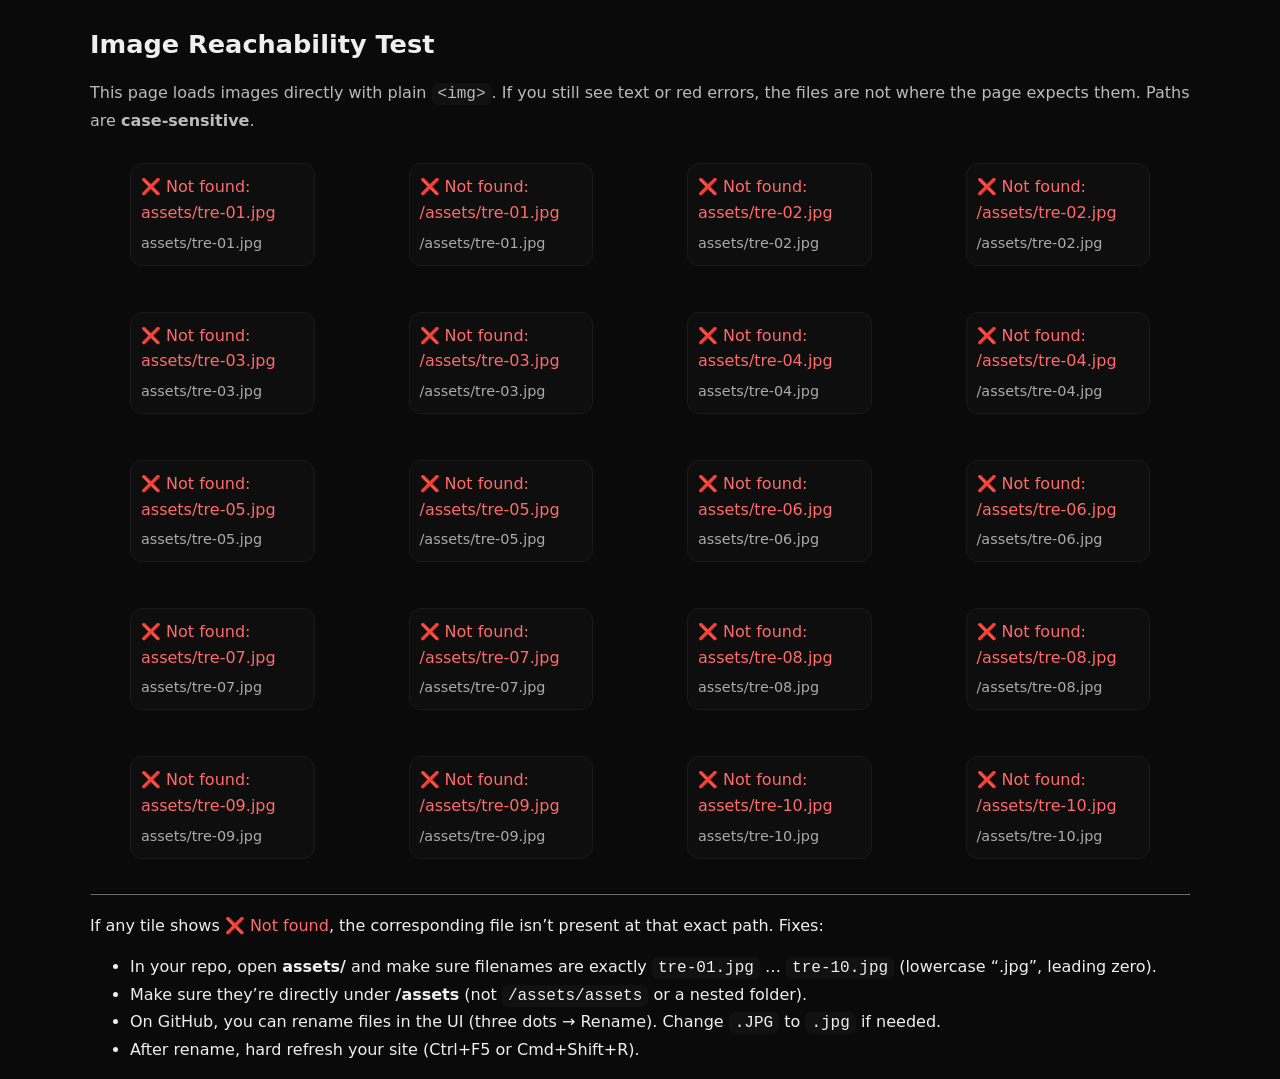
==== index.html @ c4bd2817 "index.html" ====
<!DOCTYPE html>
<html lang="en">
<head>
<meta charset="utf-8" />
<meta name="viewport" content="width=device-width, initial-scale=1" />
<title>Through Ry’s Eyes — Photo Reachability Test</title>
<style>
  body{background:#0a0a0a;color:#efefef;font:16px/1.6 system-ui, -apple-system, Segoe UI, Roboto}
  .wrap{max-width:1100px;margin:24px auto;padding:0 16px}
  h1{font-size:1.6rem;margin:.2em 0 .6em}
  .grid{display:grid;grid-template-columns:repeat(auto-fill,minmax(220px,1fr));gap:14px}
  figure{background:#0e0e0f;border:1px solid #1a1a1a;border-radius:12px;padding:10px}
  img{display:block;width:100%;height:auto;border-radius:8px}
  figcaption{font-size:.9rem;color:#aaa;margin-top:6px;word-break:break-all}
  .err{color:#ff6b6b}
  .ok{color:#7CFC00}
  .note{margin:14px 0;color:#bbb}
  code{background:#111;padding:2px 6px;border-radius:6px}
</style>
</head>
<body>
<div class="wrap">
  <h1>Image Reachability Test</h1>
  <p class="note">This page loads images directly with plain <code>&lt;img&gt;</code>. If you still see text or red errors, the files are not where the page expects them. Paths are <strong>case-sensitive</strong>.</p>

  <div id="report" class="note"></div>

  <div class="grid" id="grid">
    <!-- We test both relative and absolute paths -->
    <figure>
      <img src="assets/tre-01.jpg" alt="tre-01.jpg" onerror="this.replaceWith(err('assets/tre-01.jpg'))">
      <figcaption>assets/tre-01.jpg</figcaption>
    </figure>
    <figure>
      <img src="/assets/tre-01.jpg" alt="/assets/tre-01.jpg" onerror="this.replaceWith(err('/assets/tre-01.jpg'))">
      <figcaption>/assets/tre-01.jpg</figcaption>
    </figure>

    <!-- Add the rest (02–10) -->
    <script>
      const grid = document.getElementById('grid');
      function err(path){
        const d = document.createElement('div');
        d.className='err';
        d.textContent = '❌ Not found: ' + path;
        return d;
      }
      // Already added two for tre-01; add 02..10
      for(let i=2;i<=10;i++){
        const n = String(i).padStart(2,'0');
        ['assets/tre-'+n+'.jpg','/assets/tre-'+n+'.jpg'].forEach(p=>{
          const fig = document.createElement('figure');
          const img = document.createElement('img');
          img.alt = p;
          img.src = p;
          img.onerror = ()=> img.replaceWith(err(p));
          fig.appendChild(img);
          const cap = document.createElement('figcaption');
          cap.textContent = p;
          fig.appendChild(cap);
          grid.appendChild(fig);
        });
      }
    </script>
  </div>

  <hr style="border-color:#1a1a1a;margin:18px 0">
  <p>If any tile shows <span class="err">❌ Not found</span>, the corresponding file isn’t present at that exact path. Fixes:</p>
  <ul>
    <li>In your repo, open <strong>assets/</strong> and make sure filenames are exactly <code>tre-01.jpg</code> … <code>tre-10.jpg</code> (lowercase “.jpg”, leading zero).</li>
    <li>Make sure they’re directly under <strong>/assets</strong> (not <code>/assets/assets</code> or a nested folder).</li>
    <li>On GitHub, you can rename files in the UI (three dots → Rename). Change <code>.JPG</code> to <code>.jpg</code> if needed.</li>
    <li>After rename, hard refresh your site (Ctrl+F5 or Cmd+Shift+R).</li>
  </ul>
</div>
</body>
</html>
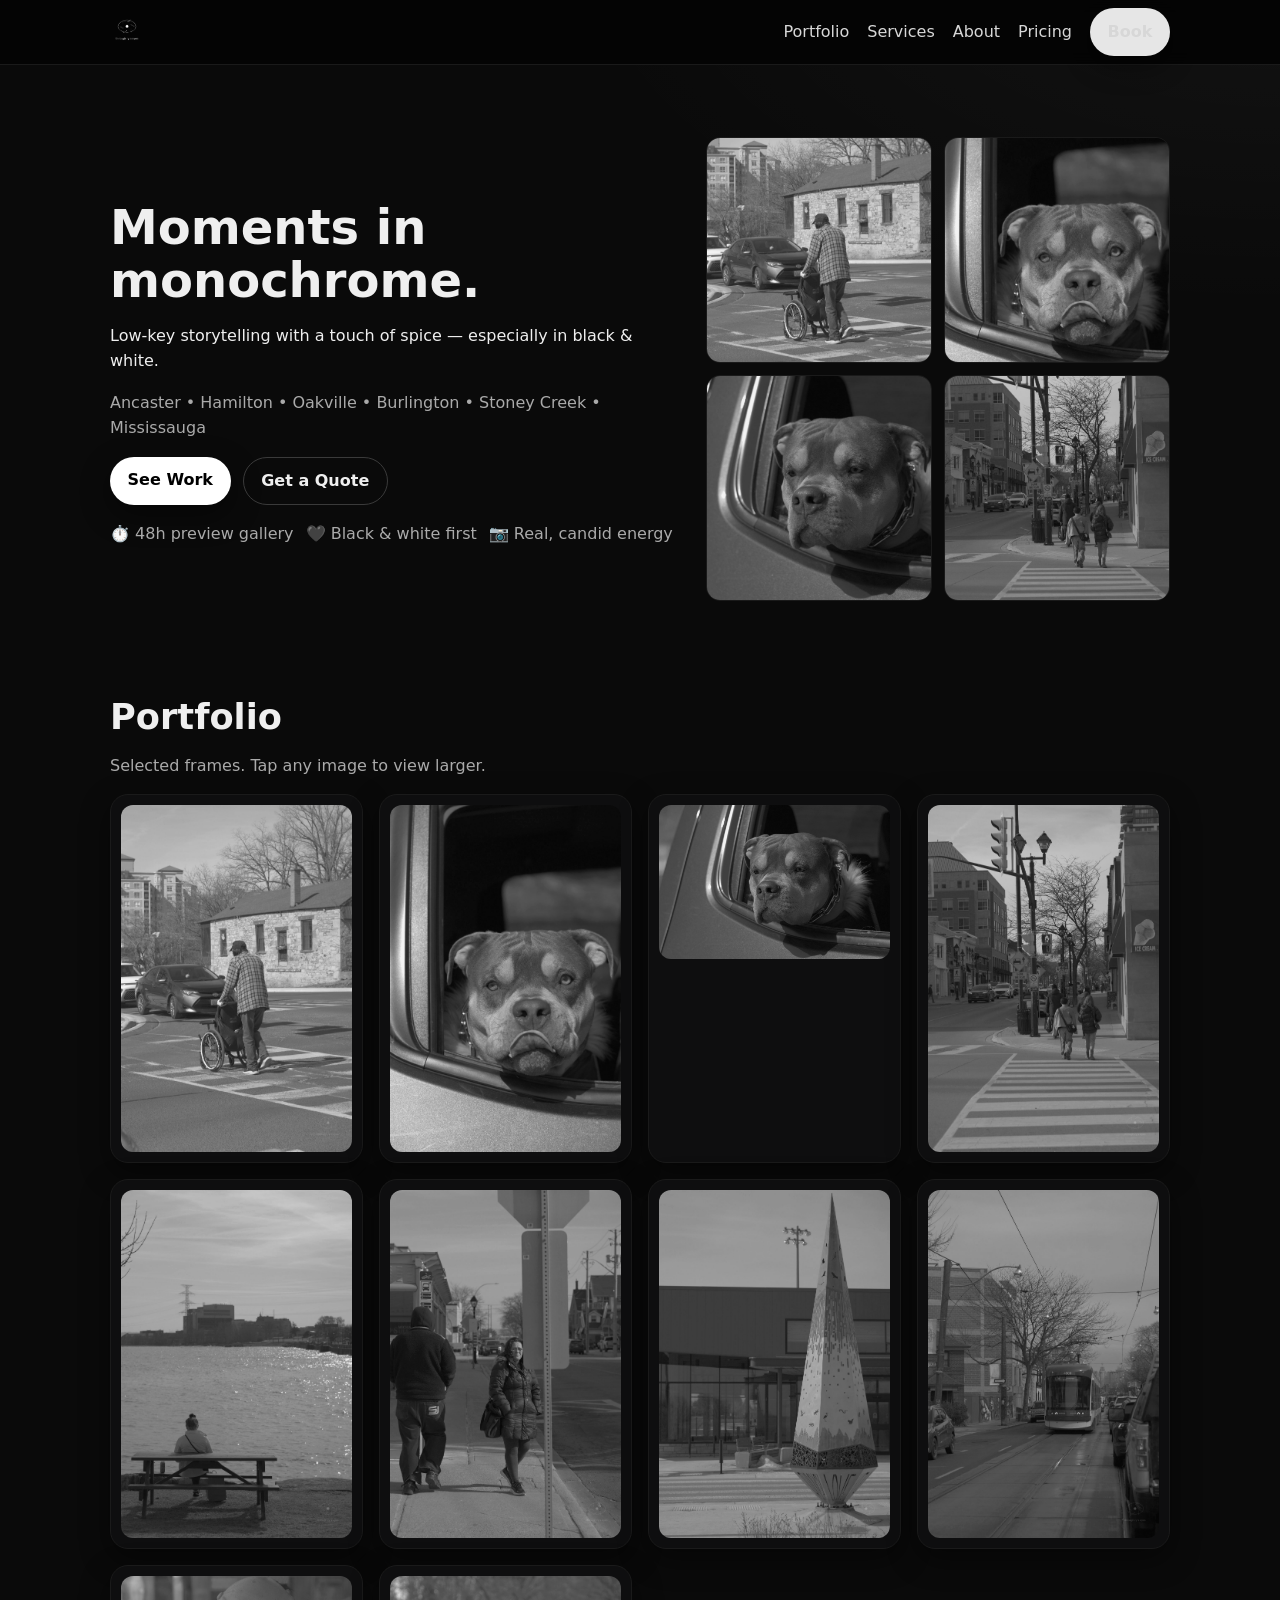
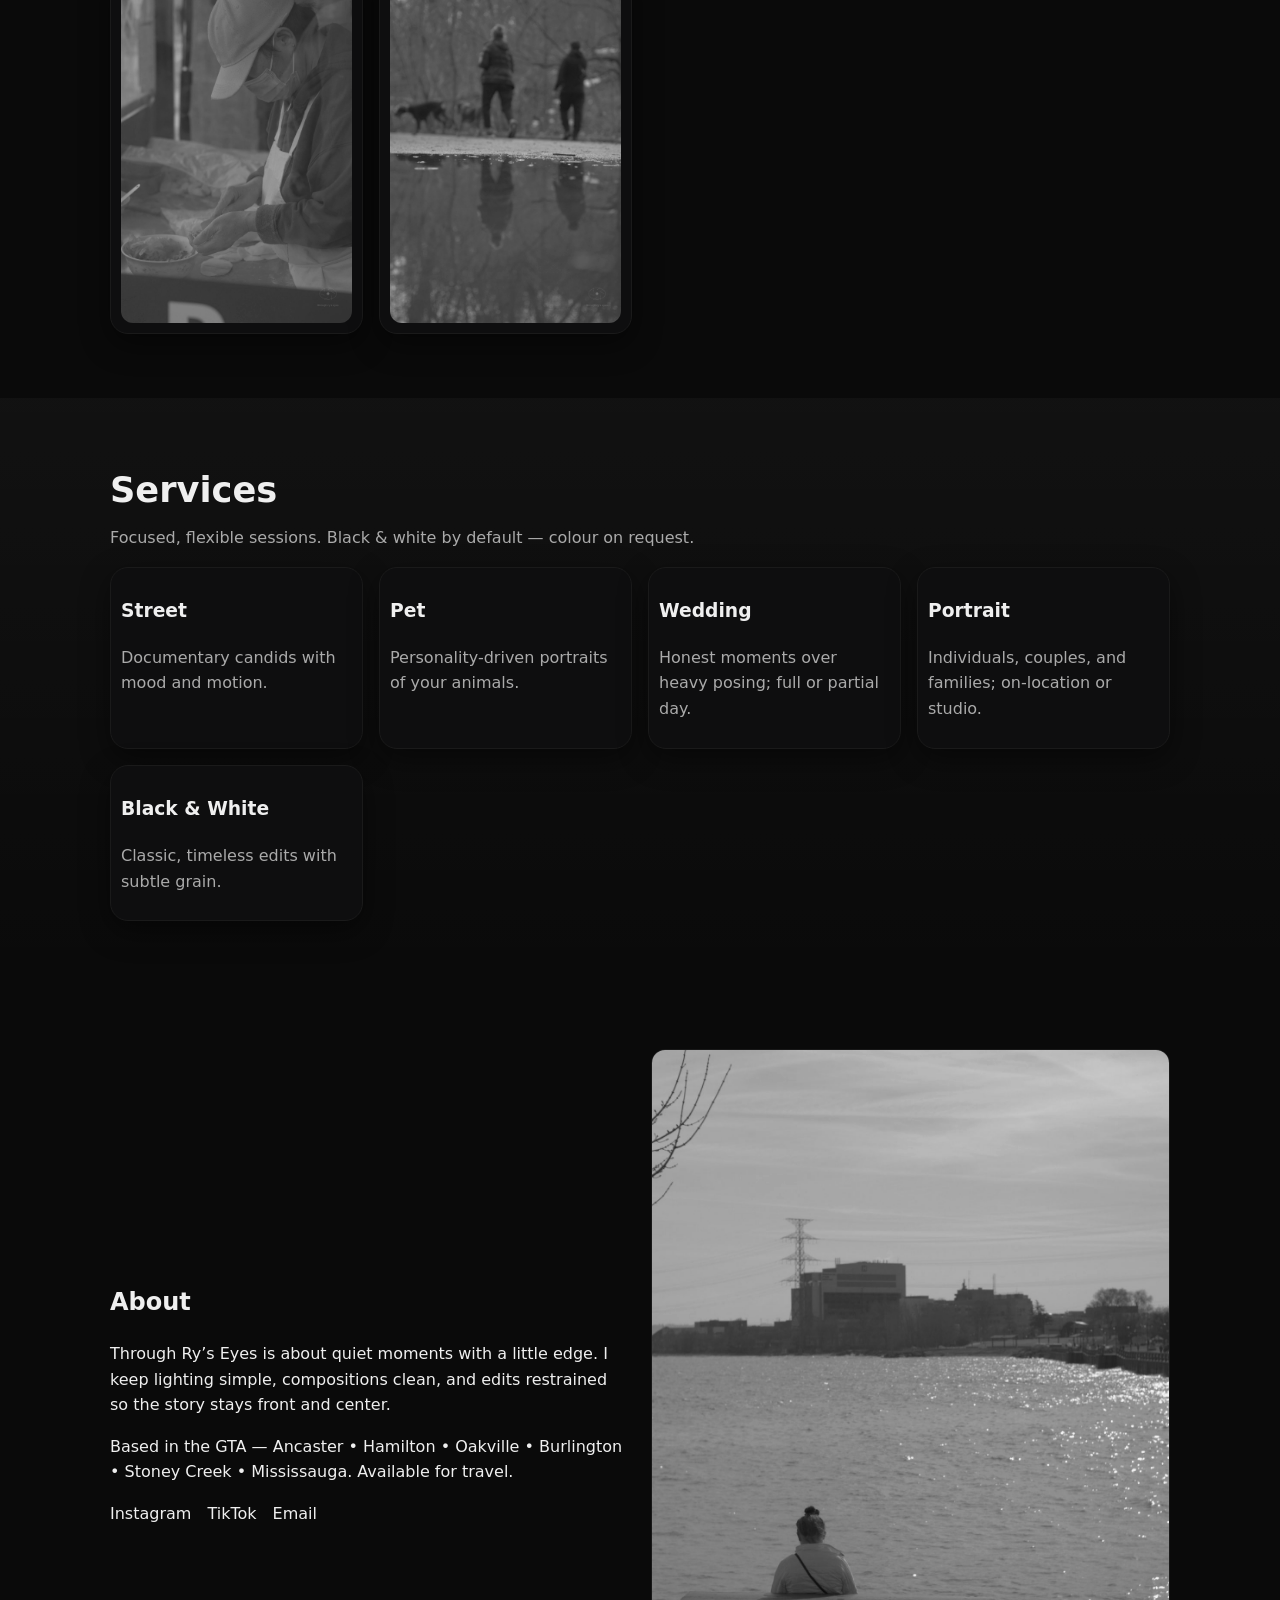
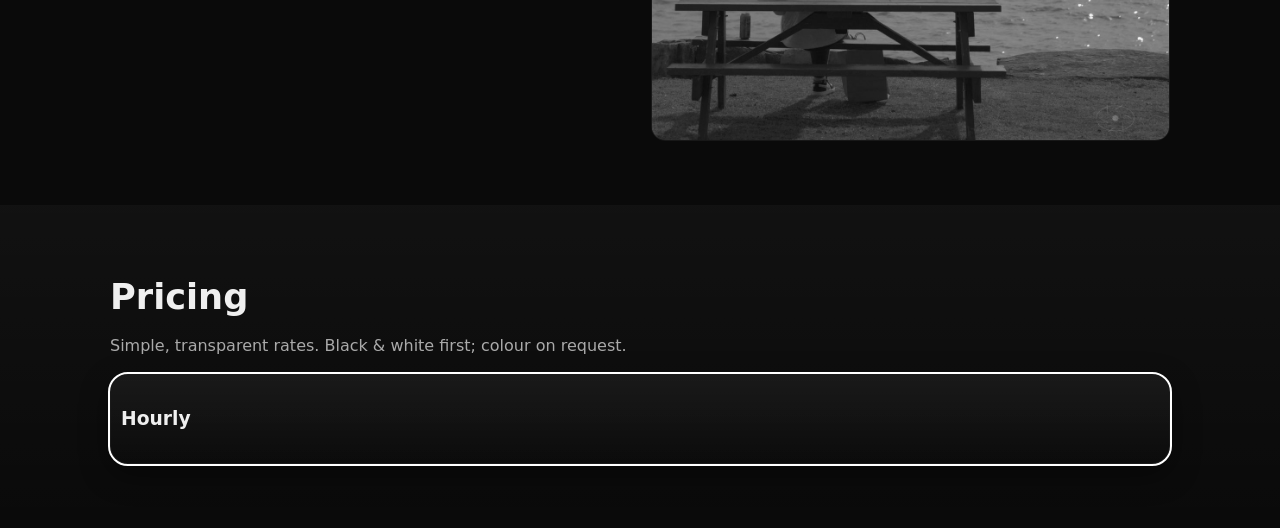
==== commit 6679fd48: "index.html" ====
--- a/index.html
+++ b/index.html
@@ -1,77 +1,116 @@
 <!DOCTYPE html>
 <html lang="en">
 <head>
-<meta charset="utf-8" />
-<meta name="viewport" content="width=device-width, initial-scale=1" />
-<title>Through Ry’s Eyes — Photo Reachability Test</title>
-<style>
-  body{background:#0a0a0a;color:#efefef;font:16px/1.6 system-ui, -apple-system, Segoe UI, Roboto}
-  .wrap{max-width:1100px;margin:24px auto;padding:0 16px}
-  h1{font-size:1.6rem;margin:.2em 0 .6em}
-  .grid{display:grid;grid-template-columns:repeat(auto-fill,minmax(220px,1fr));gap:14px}
-  figure{background:#0e0e0f;border:1px solid #1a1a1a;border-radius:12px;padding:10px}
-  img{display:block;width:100%;height:auto;border-radius:8px}
-  figcaption{font-size:.9rem;color:#aaa;margin-top:6px;word-break:break-all}
-  .err{color:#ff6b6b}
-  .ok{color:#7CFC00}
-  .note{margin:14px 0;color:#bbb}
-  code{background:#111;padding:2px 6px;border-radius:6px}
-</style>
+  <meta charset="utf-8" />
+  <meta name="viewport" content="width=device-width, initial-scale=1" />
+  <title>Through Ry’s Eyes — Photography</title>
+  <meta name="description" content="Through Ry’s Eyes: low-key, black & white focused photography. Serving Ancaster, Hamilton, Oakville, Burlington, Stoney Creek, and Mississauga." />
+  <link rel="icon" href="assets/favicon.png">
+  <link rel="stylesheet" href="styles.css">
 </head>
 <body>
-<div class="wrap">
-  <h1>Image Reachability Test</h1>
-  <p class="note">This page loads images directly with plain <code>&lt;img&gt;</code>. If you still see text or red errors, the files are not where the page expects them. Paths are <strong>case-sensitive</strong>.</p>
+  <header class="site-header">
+    <div class="container nav">
+      <a href="#" class="logo"><img src="assets/logo.png" alt="through ry’s eyes" style="height:34px;vertical-align:middle"></a>
+      <button class="nav-toggle" aria-label="Open menu" aria-expanded="false">☰</button>
+      <nav class="menu" aria-label="Primary">
+        <a href="#portfolio">Portfolio</a>
+        <a href="#services">Services</a>
+        <a href="#about">About</a>
+        <a href="#pricing">Pricing</a>
+        <a href="#contact" class="btn">Book</a>
+      </nav>
+    </div>
+  </header>
 
-  <div id="report" class="note"></div>
+  <main>
+    <section class="hero">
+      <div class="container hero-grid">
+        <div class="hero-copy">
+          <h1>Moments in monochrome.</h1>
+          <p>Low-key storytelling with a touch of spice — especially in black & white.</p>
+          <p class="areas">Ancaster • Hamilton • Oakville • Burlington • Stoney Creek • Mississauga</p>
+          <div class="hero-cta">
+            <a href="#portfolio" class="btn">See Work</a>
+            <a href="#contact" class="btn ghost">Get a Quote</a>
+          </div>
+          <ul class="badges" aria-label="Highlights">
+            <li>⏱️ 48h preview gallery</li>
+            <li>🖤 Black & white first</li>
+            <li>📷 Real, candid energy</li>
+          </ul>
+        </div>
+        <div class="hero-mosaic" aria-hidden="true">
+          <img src="assets/tre-01.jpg" alt="" loading="lazy">
+          <img src="assets/tre-02.jpg" alt="" loading="lazy">
+          <img src="assets/tre-03.jpg" alt="" loading="lazy">
+          <img src="assets/tre-04.jpg" alt="" loading="lazy">
+        </div>
+      </div>
+    </section>
 
-  <div class="grid" id="grid">
-    <!-- We test both relative and absolute paths -->
-    <figure>
-      <img src="assets/tre-01.jpg" alt="tre-01.jpg" onerror="this.replaceWith(err('assets/tre-01.jpg'))">
-      <figcaption>assets/tre-01.jpg</figcaption>
-    </figure>
-    <figure>
-      <img src="/assets/tre-01.jpg" alt="/assets/tre-01.jpg" onerror="this.replaceWith(err('/assets/tre-01.jpg'))">
-      <figcaption>/assets/tre-01.jpg</figcaption>
-    </figure>
+    <section id="portfolio" class="section">
+      <div class="container">
+        <div class="section-head">
+          <h2>Portfolio</h2>
+          <p>Selected frames. Tap any image to view larger.</p>
+        </div>
+        <div class="grid gallery" id="gallery">
+          <a href="assets/tre-01.jpg" class="card lightbox"><img src="assets/tre-01.jpg" alt="through ry’s eyes 1" loading="lazy"></a>
+          <a href="assets/tre-02.jpg" class="card lightbox"><img src="assets/tre-02.jpg" alt="through ry’s eyes 2" loading="lazy"></a>
+          <a href="assets/tre-03.jpg" class="card lightbox"><img src="assets/tre-03.jpg" alt="through ry’s eyes 3" loading="lazy"></a>
+          <a href="assets/tre-04.jpg" class="card lightbox"><img src="assets/tre-04.jpg" alt="through ry’s eyes 4" loading="lazy"></a>
+          <a href="assets/tre-05.jpg" class="card lightbox"><img src="assets/tre-05.jpg" alt="through ry’s eyes 5" loading="lazy"></a>
+          <a href="assets/tre-06.jpg" class="card lightbox"><img src="assets/tre-06.jpg" alt="through ry’s eyes 6" loading="lazy"></a>
+          <a href="assets/tre-07.jpg" class="card lightbox"><img src="assets/tre-07.jpg" alt="through ry’s eyes 7" loading="lazy"></a>
+          <a href="assets/tre-08.jpg" class="card lightbox"><img src="assets/tre-08.jpg" alt="through ry’s eyes 8" loading="lazy"></a>
+          <a href="assets/tre-09.jpg" class="card lightbox"><img src="assets/tre-09.jpg" alt="through ry’s eyes 9" loading="lazy"></a>
+          <a href="assets/tre-10.jpg" class="card lightbox"><img src="assets/tre-10.jpg" alt="through ry’s eyes 10" loading="lazy"></a>
+        </div>
+      </div>
+    </section>
 
-    <!-- Add the rest (02–10) -->
-    <script>
-      const grid = document.getElementById('grid');
-      function err(path){
-        const d = document.createElement('div');
-        d.className='err';
-        d.textContent = '❌ Not found: ' + path;
-        return d;
-      }
-      // Already added two for tre-01; add 02..10
-      for(let i=2;i<=10;i++){
-        const n = String(i).padStart(2,'0');
-        ['assets/tre-'+n+'.jpg','/assets/tre-'+n+'.jpg'].forEach(p=>{
-          const fig = document.createElement('figure');
-          const img = document.createElement('img');
-          img.alt = p;
-          img.src = p;
-          img.onerror = ()=> img.replaceWith(err(p));
-          fig.appendChild(img);
-          const cap = document.createElement('figcaption');
-          cap.textContent = p;
-          fig.appendChild(cap);
-          grid.appendChild(fig);
-        });
-      }
-    </script>
-  </div>
+    <section id="services" class="section alt">
+      <div class="container">
+        <div class="section-head">
+          <h2>Services</h2>
+          <p>Focused, flexible sessions. Black & white by default — colour on request.</p>
+        </div>
+        <div class="cards">
+          <div class="card service"><h3>Street</h3><p>Documentary candids with mood and motion.</p></div>
+          <div class="card service"><h3>Pet</h3><p>Personality-driven portraits of your animals.</p></div>
+          <div class="card service"><h3>Wedding</h3><p>Honest moments over heavy posing; full or partial day.</p></div>
+          <div class="card service"><h3>Portrait</h3><p>Individuals, couples, and families; on-location or studio.</p></div>
+          <div class="card service"><h3>Black & White</h3><p>Classic, timeless edits with subtle grain.</p></div>
+        </div>
+      </div>
+    </section>
 
-  <hr style="border-color:#1a1a1a;margin:18px 0">
-  <p>If any tile shows <span class="err">❌ Not found</span>, the corresponding file isn’t present at that exact path. Fixes:</p>
-  <ul>
-    <li>In your repo, open <strong>assets/</strong> and make sure filenames are exactly <code>tre-01.jpg</code> … <code>tre-10.jpg</code> (lowercase “.jpg”, leading zero).</li>
-    <li>Make sure they’re directly under <strong>/assets</strong> (not <code>/assets/assets</code> or a nested folder).</li>
-    <li>On GitHub, you can rename files in the UI (three dots → Rename). Change <code>.JPG</code> to <code>.jpg</code> if needed.</li>
-    <li>After rename, hard refresh your site (Ctrl+F5 or Cmd+Shift+R).</li>
-  </ul>
-</div>
-</body>
-</html>
+    <section id="about" class="section">
+      <div class="container about">
+        <div class="about-copy">
+          <h2>About</h2>
+          <p>Through Ry’s Eyes is about quiet moments with a little edge. I keep lighting simple, compositions clean, and edits restrained so the story stays front and center.</p>
+          <p>Based in the GTA — Ancaster • Hamilton • Oakville • Burlington • Stoney Creek • Mississauga. Available for travel.</p>
+          <div class="socials">
+            <a href="#" aria-label="Instagram">Instagram</a>
+            <a href="#" aria-label="TikTok">TikTok</a>
+            <a href="mailto:ryanfitz@live.ca" aria-label="Email">Email</a>
+          </div>
+        </div>
+        <div class="about-photo">
+          <img src="assets/tre-05.jpg" alt="Photographer portrait" loading="lazy">
+        </div>
+      </div>
+    </section>
+
+    <section id="pricing" class="section alt">
+      <div class="container">
+        <div class="section-head">
+          <h2>Pricing</h2>
+          <p>Simple, transparent rates. Black &amp; white first; colour on request.</p>
+        </div>
+        <div class="cards pricing">
+          <div class="card price featured">
+            <h3>Hourly</h3>
+            <div class
--- a/styles.css
+++ b/styles.css
@@ -0,0 +1,82 @@
+/* Monochrome, low-key vibe with subtle accent. No external deps. */
+:root{
+  --bg:#0a0a0a;
+  --panel:#111113;
+  --ink:#efefef;
+  --muted:#aaaaaa;
+  --brand:#ffffff;
+  --accent:#bdbdbd;
+  --card:#0e0e0f;
+  --shadow:0 10px 30px rgba(0,0,0,.45);
+  --radius:18px;
+}
+
+*{box-sizing:border-box}
+html,body{margin:0;padding:0;background:var(--bg);color:var(--ink);font:16px/1.6 system-ui,-apple-system,Segoe UI,Roboto,Ubuntu,'Helvetica Neue',Arial}
+img{max-width:100%;display:block;border-radius:14px;filter:grayscale(100%) contrast(105%);}
+a{color:var(--ink);text-decoration:none;border-bottom:1px solid transparent;transition:border .2s ease}
+a:hover{border-bottom-color:var(--ink)}
+.container{max-width:1100px;margin:auto;padding:0 20px}
+
+.site-header{position:sticky;top:0;z-index:10;background:rgba(0,0,0,.55);backdrop-filter:saturate(1.1) blur(8px);border-bottom:1px solid #1a1a1a}
+.nav{display:flex;align-items:center;gap:20px;min-height:64px}
+.logo{font-weight:800;letter-spacing:.2px;white-space:nowrap}
+.menu{display:flex;gap:18px;align-items:center;margin-left:auto}
+.menu a{color:var(--ink);opacity:.9}
+.btn{display:inline-block;padding:.65rem 1.1rem;border-radius:999px;background:#fff;color:#000;font-weight:800;box-shadow:var(--shadow)}
+.btn.ghost{background:transparent;border:1px solid #3a3a3a;color:var(--ink);box-shadow:none}
+
+.nav-toggle{display:none;margin-left:auto;background:transparent;border:1px solid #2a2a2a;border-radius:8px;color:var(--ink);padding:.4rem .6rem}
+
+.hero{padding:72px 0 24px;background:radial-gradient(1200px 600px at 100% -20%,rgba(255,255,255,.04),transparent 60%);}
+.hero-grid{display:grid;grid-template-columns:1.1fr .9fr;gap:28px;align-items:center}
+.hero-copy h1{font-size:clamp(2rem,4.5vw,3rem);line-height:1.1;margin:.2em 0 .3em}
+.hero-cta{display:flex;gap:12px;margin:16px 0 10px}
+.badges{display:flex;gap:12px;flex-wrap:wrap;padding:0;margin:16px 0 0;list-style:none;color:var(--muted)}
+.hero-mosaic{display:grid;grid-template-columns:1fr 1fr;gap:12px}
+.hero-mosaic img{aspect-ratio:1/1;object-fit:cover;border:1px solid #1f1f1f}
+
+.areas{color:var(--muted);margin:.3em 0 0}
+
+.section{padding:64px 0}
+.section.alt{background:linear-gradient(180deg,rgba(255,255,255,.03),transparent)}
+.section-head h2{font-size:clamp(1.6rem,3.5vw,2.2rem);margin:0 0 .2em}
+.section-head p{color:var(--muted);margin:.2em 0 1em}
+
+.grid{display:grid;gap:16px}
+.gallery{grid-template-columns:repeat(auto-fill,minmax(220px,1fr))}
+.card{background:var(--card);border:1px solid #1a1a1a;border-radius:var(--radius);padding:10px;box-shadow:var(--shadow)}
+.card img{border-radius:12px}
+
+.cards{display:grid;grid-template-columns:repeat(auto-fit,minmax(240px,1fr));gap:16px}
+.service p{color:var(--muted)}
+.price .price-tag{font-weight:900;font-size:1.6rem;margin:.2em 0 .4em}
+.price.featured{outline:2px solid #fff;background:linear-gradient(180deg,rgba(255,255,255,.05),transparent)}
+
+.about{display:grid;grid-template-columns:1fr 1fr;gap:22px;align-items:center}
+.about-photo img{aspect-ratio:3/4;object-fit:cover;border:1px solid #1d1d1d}
+.socials{display:flex;gap:16px;margin-top:8px}
+.note{color:var(--muted)}
+
+.form-grid{grid-template-columns:1fr 1fr}
+.form-grid .full{grid-column:1/-1}
+label{display:grid;gap:6px}
+input,textarea{background:#0b0b0c;border:1px solid #2a2a2a;border-radius:12px;color:var(--ink);padding:.7rem .9rem;width:100%}
+.form-note{color:var(--muted);margin-top:8px}
+
+.site-footer{border-top:1px solid #1a1a1a;padding:28px 0}
+.footer-grid{display:grid;grid-template-columns:1fr auto;align-items:center}
+
+.lightbox-backdrop{position:fixed;inset:0;background:rgba(0,0,0,.88);display:grid;place-items:center;padding:24px}
+.lightbox-image{max-width:min(92vw,1100px);max-height:88vh;border-radius:14px}
+.lightbox-close{position:fixed;top:14px;right:14px;font-size:2rem;background:transparent;border:0;color:white;cursor:pointer}
+
+@media (max-width: 860px){
+  .hero-grid{grid-template-columns:1fr}
+  .about{grid-template-columns:1fr}
+  .menu{display:none;position:absolute;right:20px;top:64px;background:#0b0b0c;border:1px solid #1a1a1a;border-radius:12px;padding:10px;flex-direction:column}
+  .menu.show{display:flex}
+  .nav-toggle{display:inline-block}
+  .footer-grid{grid-template-columns:1fr}
+  .form-grid{grid-template-columns:1fr}
+}
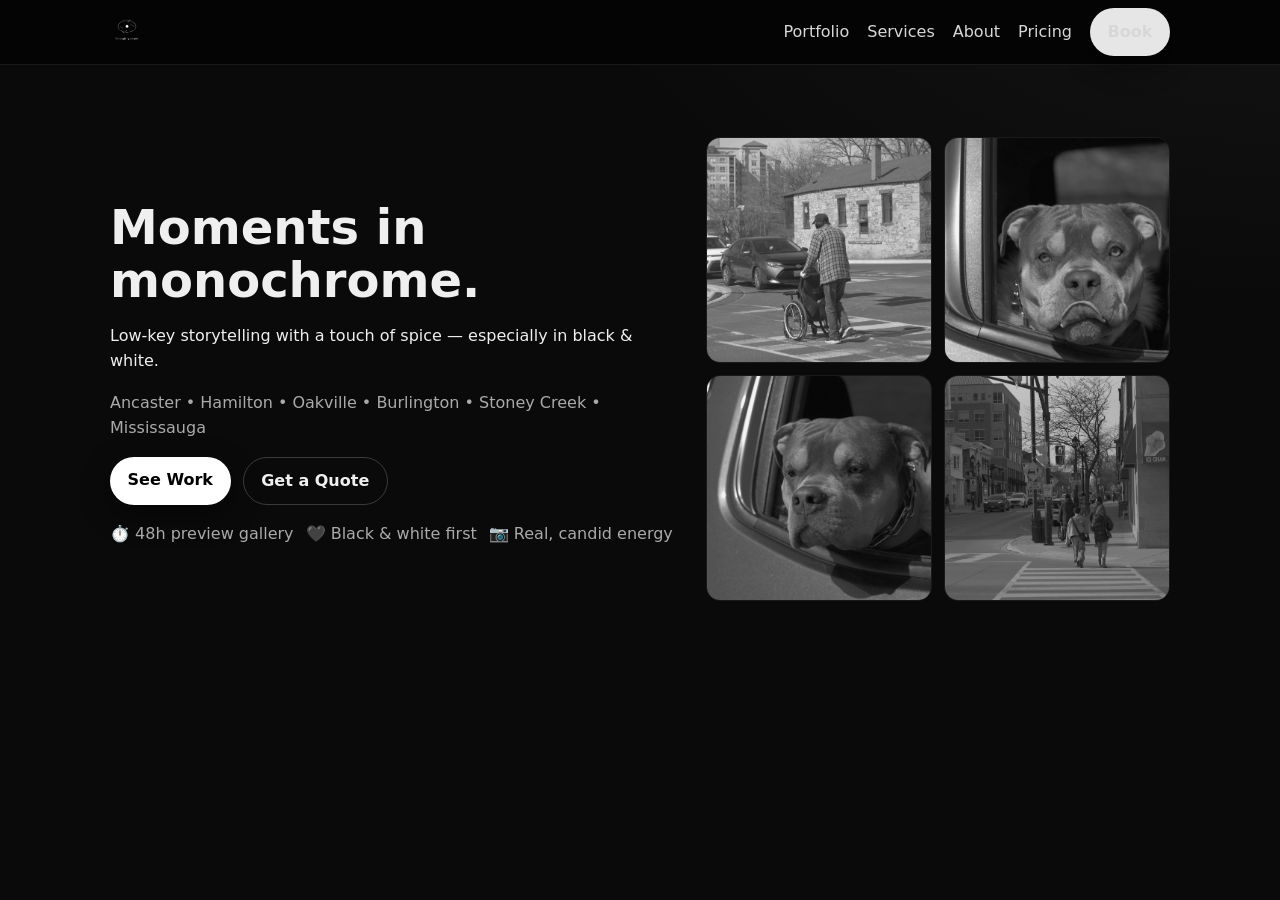
==== commit bd7629c1: "index.html" ====
--- a/index.html
+++ b/index.html
@@ -46,71 +46,4 @@
           <img src="assets/tre-03.jpg" alt="" loading="lazy">
           <img src="assets/tre-04.jpg" alt="" loading="lazy">
         </div>
-      </div>
-    </section>
-
-    <section id="portfolio" class="section">
-      <div class="container">
-        <div class="section-head">
-          <h2>Portfolio</h2>
-          <p>Selected frames. Tap any image to view larger.</p>
-        </div>
-        <div class="grid gallery" id="gallery">
-          <a href="assets/tre-01.jpg" class="card lightbox"><img src="assets/tre-01.jpg" alt="through ry’s eyes 1" loading="lazy"></a>
-          <a href="assets/tre-02.jpg" class="card lightbox"><img src="assets/tre-02.jpg" alt="through ry’s eyes 2" loading="lazy"></a>
-          <a href="assets/tre-03.jpg" class="card lightbox"><img src="assets/tre-03.jpg" alt="through ry’s eyes 3" loading="lazy"></a>
-          <a href="assets/tre-04.jpg" class="card lightbox"><img src="assets/tre-04.jpg" alt="through ry’s eyes 4" loading="lazy"></a>
-          <a href="assets/tre-05.jpg" class="card lightbox"><img src="assets/tre-05.jpg" alt="through ry’s eyes 5" loading="lazy"></a>
-          <a href="assets/tre-06.jpg" class="card lightbox"><img src="assets/tre-06.jpg" alt="through ry’s eyes 6" loading="lazy"></a>
-          <a href="assets/tre-07.jpg" class="card lightbox"><img src="assets/tre-07.jpg" alt="through ry’s eyes 7" loading="lazy"></a>
-          <a href="assets/tre-08.jpg" class="card lightbox"><img src="assets/tre-08.jpg" alt="through ry’s eyes 8" loading="lazy"></a>
-          <a href="assets/tre-09.jpg" class="card lightbox"><img src="assets/tre-09.jpg" alt="through ry’s eyes 9" loading="lazy"></a>
-          <a href="assets/tre-10.jpg" class="card lightbox"><img src="assets/tre-10.jpg" alt="through ry’s eyes 10" loading="lazy"></a>
-        </div>
-      </div>
-    </section>
-
-    <section id="services" class="section alt">
-      <div class="container">
-        <div class="section-head">
-          <h2>Services</h2>
-          <p>Focused, flexible sessions. Black & white by default — colour on request.</p>
-        </div>
-        <div class="cards">
-          <div class="card service"><h3>Street</h3><p>Documentary candids with mood and motion.</p></div>
-          <div class="card service"><h3>Pet</h3><p>Personality-driven portraits of your animals.</p></div>
-          <div class="card service"><h3>Wedding</h3><p>Honest moments over heavy posing; full or partial day.</p></div>
-          <div class="card service"><h3>Portrait</h3><p>Individuals, couples, and families; on-location or studio.</p></div>
-          <div class="card service"><h3>Black & White</h3><p>Classic, timeless edits with subtle grain.</p></div>
-        </div>
-      </div>
-    </section>
-
-    <section id="about" class="section">
-      <div class="container about">
-        <div class="about-copy">
-          <h2>About</h2>
-          <p>Through Ry’s Eyes is about quiet moments with a little edge. I keep lighting simple, compositions clean, and edits restrained so the story stays front and center.</p>
-          <p>Based in the GTA — Ancaster • Hamilton • Oakville • Burlington • Stoney Creek • Mississauga. Available for travel.</p>
-          <div class="socials">
-            <a href="#" aria-label="Instagram">Instagram</a>
-            <a href="#" aria-label="TikTok">TikTok</a>
-            <a href="mailto:ryanfitz@live.ca" aria-label="Email">Email</a>
-          </div>
-        </div>
-        <div class="about-photo">
-          <img src="assets/tre-05.jpg" alt="Photographer portrait" loading="lazy">
-        </div>
-      </div>
-    </section>
-
-    <section id="pricing" class="section alt">
-      <div class="container">
-        <div class="section-head">
-          <h2>Pricing</h2>
-          <p>Simple, transparent rates. Black &amp; white first; colour on request.</p>
-        </div>
-        <div class="cards pricing">
-          <div class="card price featured">
-            <h3>Hourly</h3>
-            <div class
+      </di
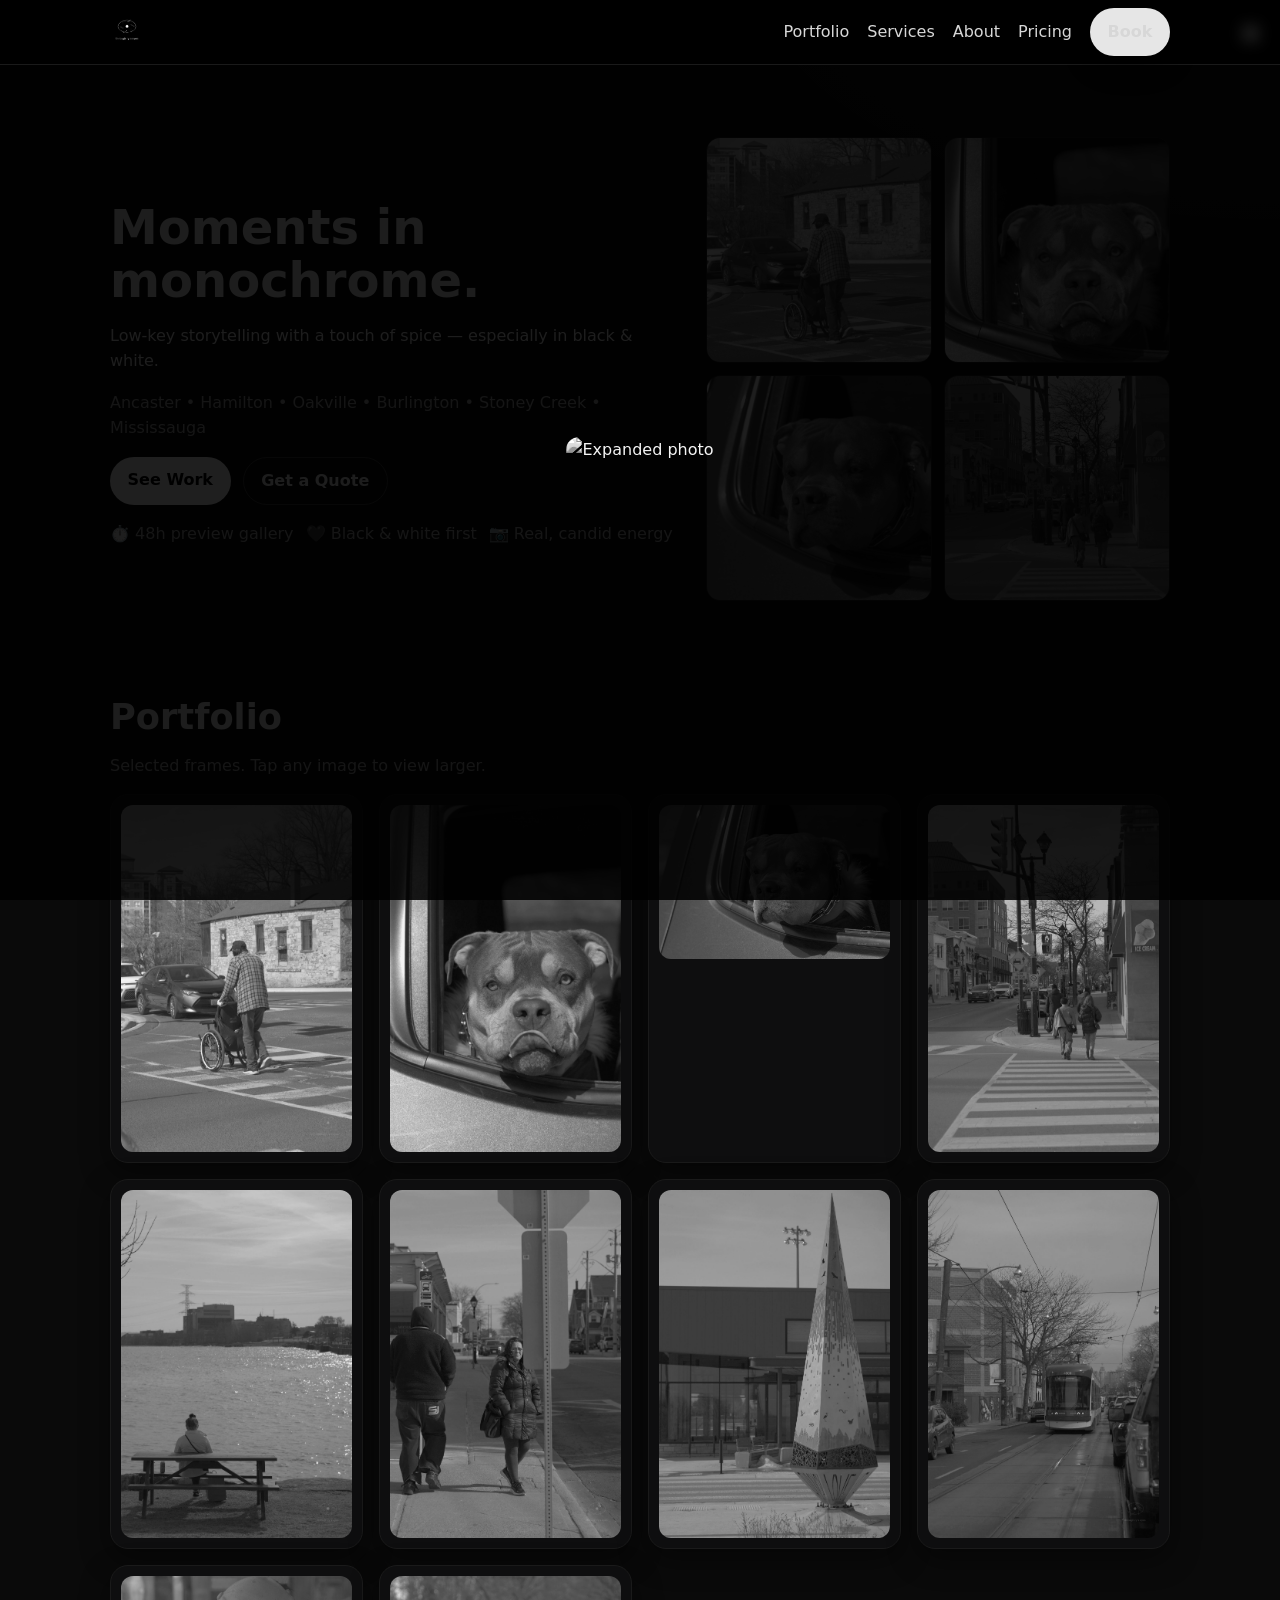
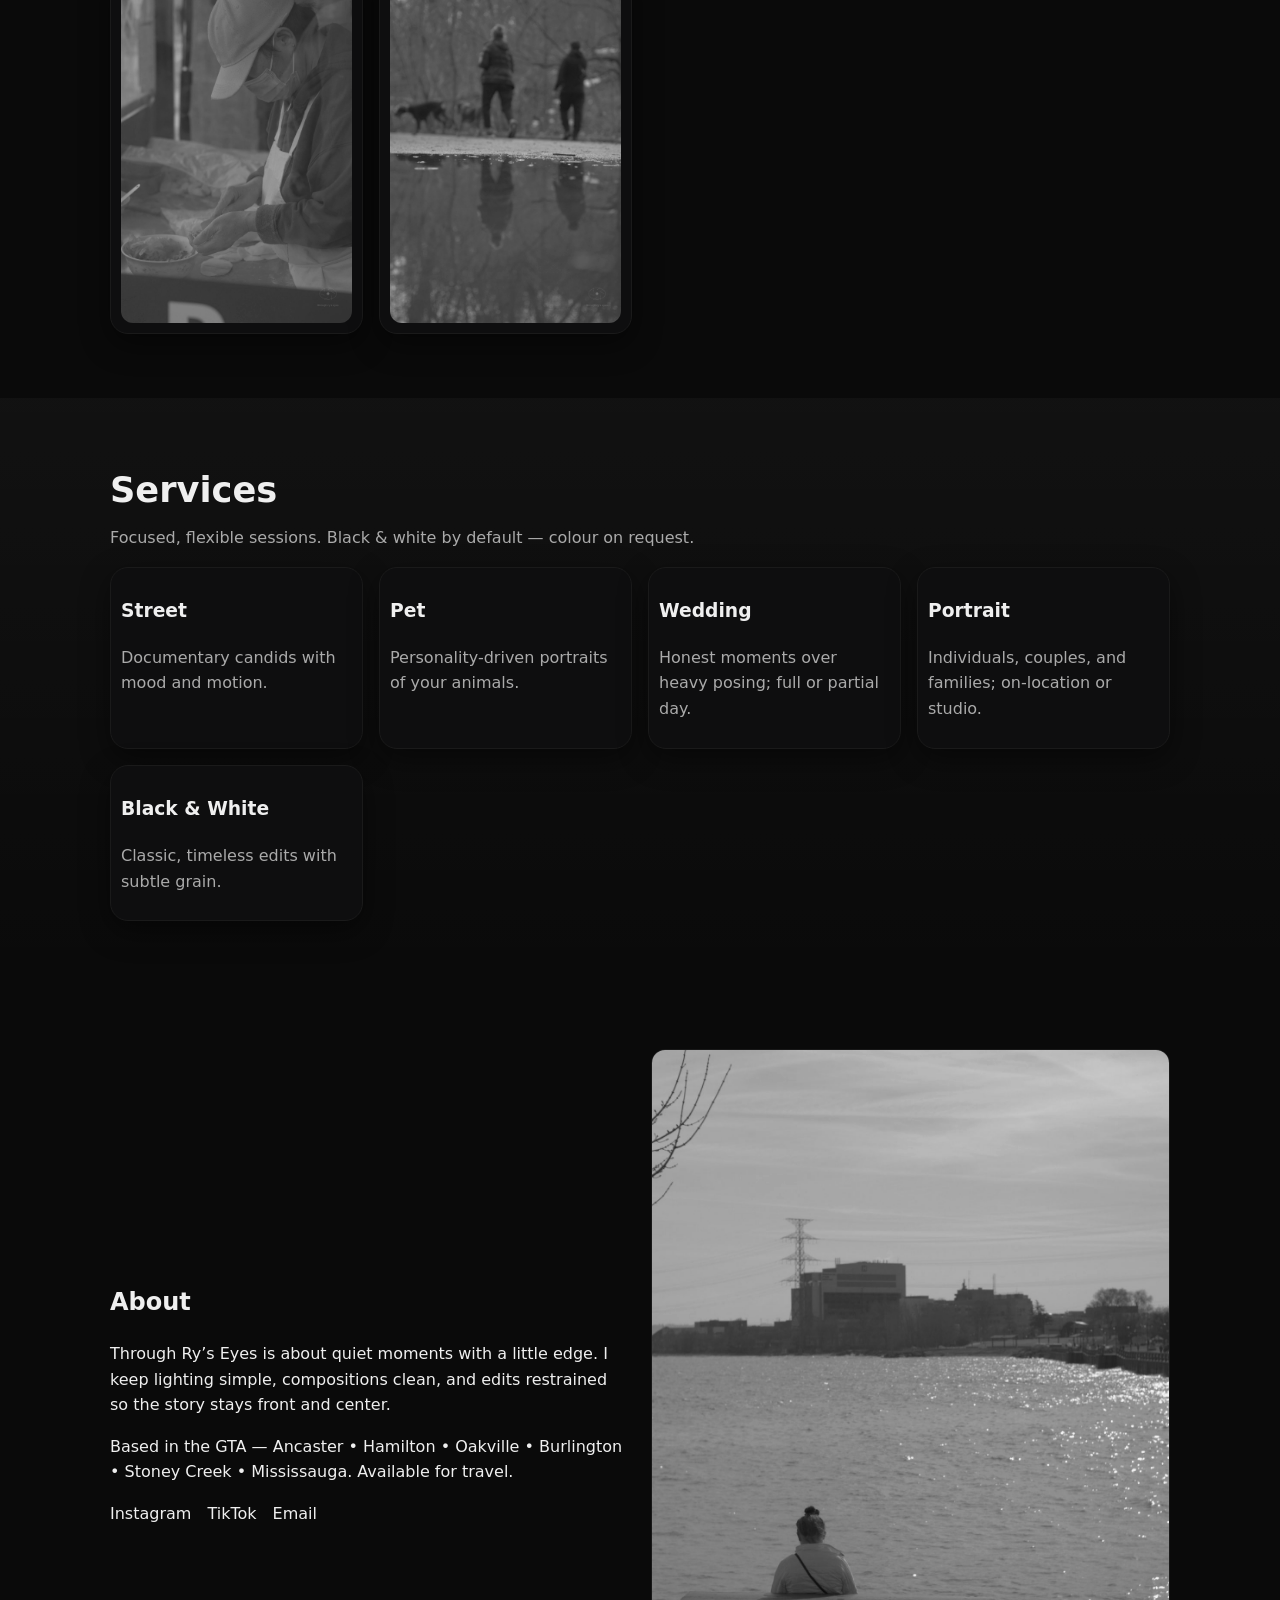
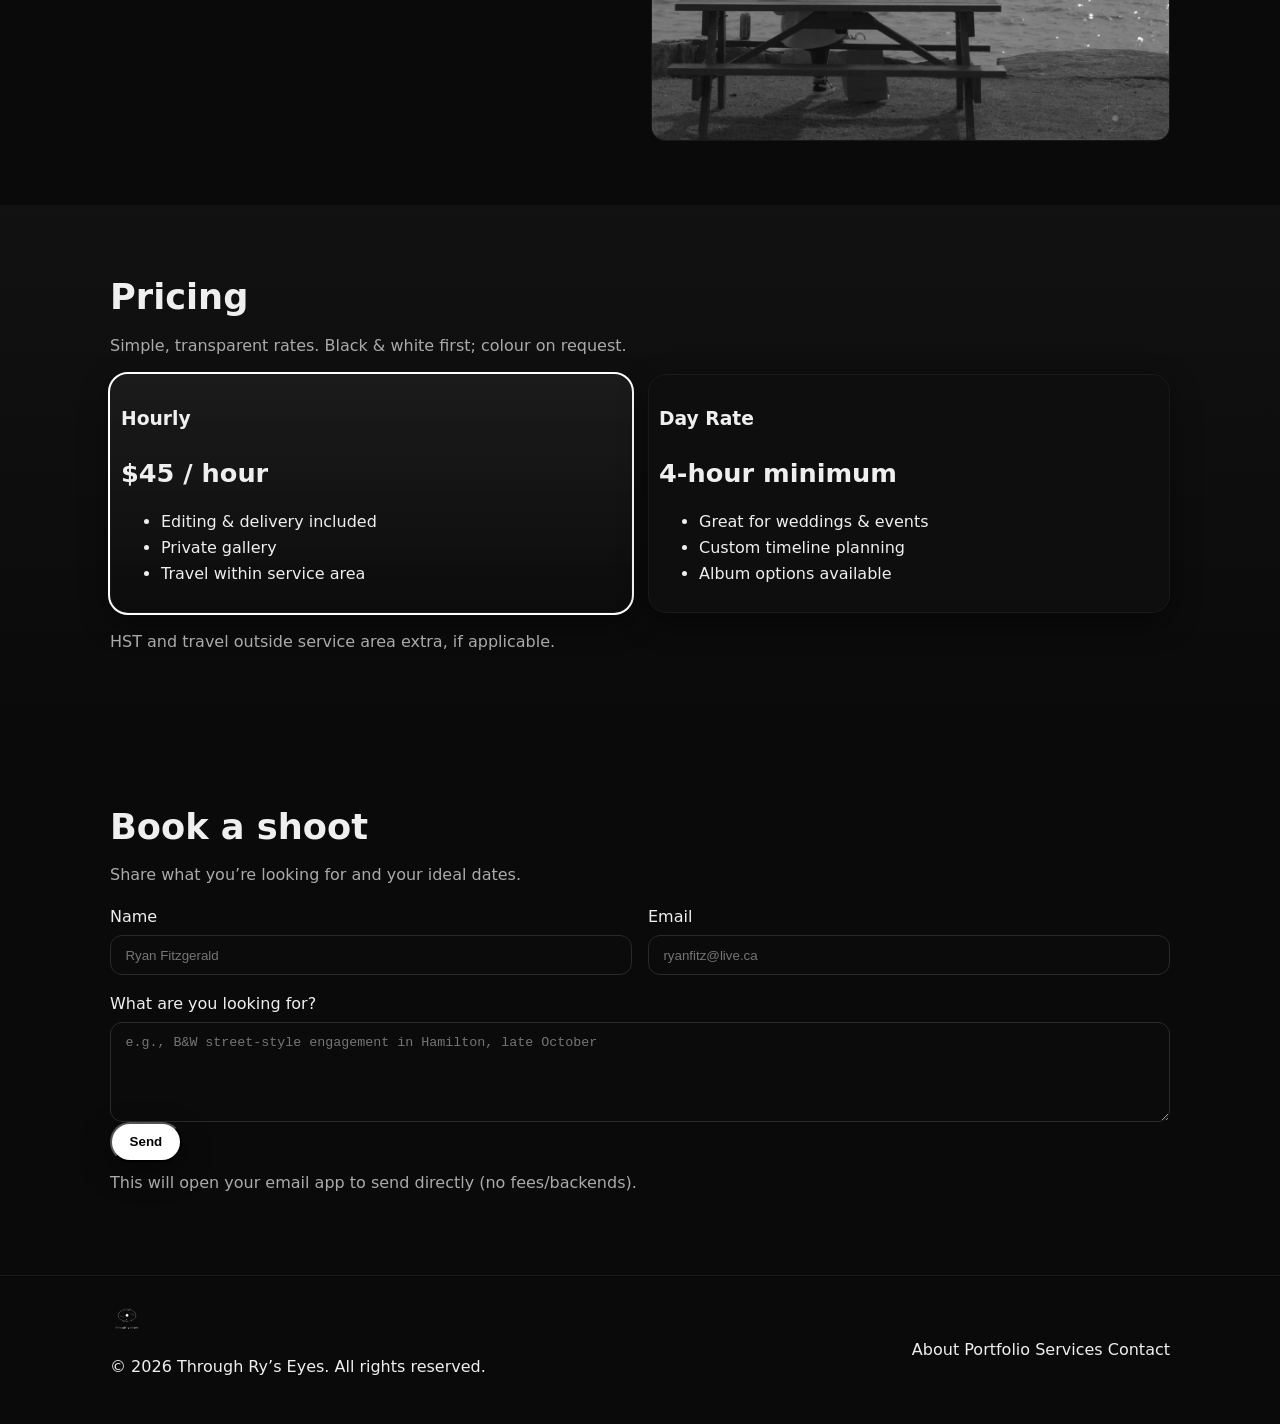
==== commit 281b057d: "index.html" ====
--- a/index.html
+++ b/index.html
@@ -46,4 +46,133 @@
           <img src="assets/tre-03.jpg" alt="" loading="lazy">
           <img src="assets/tre-04.jpg" alt="" loading="lazy">
         </div>
-      </di
+      </div>
+    </section>
+
+    <section id="portfolio" class="section">
+      <div class="container">
+        <div class="section-head">
+          <h2>Portfolio</h2>
+          <p>Selected frames. Tap any image to view larger.</p>
+        </div>
+        <div class="grid gallery" id="gallery">
+          <a href="assets/tre-01.jpg" class="card lightbox"><img src="assets/tre-01.jpg" alt="through ry’s eyes 1" loading="lazy"></a>
+          <a href="assets/tre-02.jpg" class="card lightbox"><img src="assets/tre-02.jpg" alt="through ry’s eyes 2" loading="lazy"></a>
+          <a href="assets/tre-03.jpg" class="card lightbox"><img src="assets/tre-03.jpg" alt="through ry’s eyes 3" loading="lazy"></a>
+          <a href="assets/tre-04.jpg" class="card lightbox"><img src="assets/tre-04.jpg" alt="through ry’s eyes 4" loading="lazy"></a>
+          <a href="assets/tre-05.jpg" class="card lightbox"><img src="assets/tre-05.jpg" alt="through ry’s eyes 5" loading="lazy"></a>
+          <a href="assets/tre-06.jpg" class="card lightbox"><img src="assets/tre-06.jpg" alt="through ry’s eyes 6" loading="lazy"></a>
+          <a href="assets/tre-07.jpg" class="card lightbox"><img src="assets/tre-07.jpg" alt="through ry’s eyes 7" loading="lazy"></a>
+          <a href="assets/tre-08.jpg" class="card lightbox"><img src="assets/tre-08.jpg" alt="through ry’s eyes 8" loading="lazy"></a>
+          <a href="assets/tre-09.jpg" class="card lightbox"><img src="assets/tre-09.jpg" alt="through ry’s eyes 9" loading="lazy"></a>
+          <a href="assets/tre-10.jpg" class="card lightbox"><img src="assets/tre-10.jpg" alt="through ry’s eyes 10" loading="lazy"></a>
+        </div>
+      </div>
+    </section>
+
+    <section id="services" class="section alt">
+      <div class="container">
+        <div class="section-head">
+          <h2>Services</h2>
+          <p>Focused, flexible sessions. Black & white by default — colour on request.</p>
+        </div>
+        <div class="cards">
+          <div class="card service"><h3>Street</h3><p>Documentary candids with mood and motion.</p></div>
+          <div class="card service"><h3>Pet</h3><p>Personality-driven portraits of your animals.</p></div>
+          <div class="card service"><h3>Wedding</h3><p>Honest moments over heavy posing; full or partial day.</p></div>
+          <div class="card service"><h3>Portrait</h3><p>Individuals, couples, and families; on-location or studio.</p></div>
+          <div class="card service"><h3>Black & White</h3><p>Classic, timeless edits with subtle grain.</p></div>
+        </div>
+      </div>
+    </section>
+
+    <section id="about" class="section">
+      <div class="container about">
+        <div class="about-copy">
+          <h2>About</h2>
+          <p>Through Ry’s Eyes is about quiet moments with a little edge. I keep lighting simple, compositions clean, and edits restrained so the story stays front and center.</p>
+          <p>Based in the GTA — Ancaster • Hamilton • Oakville • Burlington • Stoney Creek • Mississauga. Available for travel.</p>
+          <div class="socials">
+            <a href="#" aria-label="Instagram">Instagram</a>
+            <a href="#" aria-label="TikTok">TikTok</a>
+            <a href="mailto:ryanfitz@live.ca" aria-label="Email">Email</a>
+          </div>
+        </div>
+        <div class="about-photo">
+          <img src="assets/tre-05.jpg" alt="Photographer portrait" loading="lazy">
+        </div>
+      </div>
+    </section>
+
+    <section id="pricing" class="section alt">
+      <div class="container">
+        <div class="section-head">
+          <h2>Pricing</h2>
+          <p>Simple, transparent rates. Black &amp; white first; colour on request.</p>
+        </div>
+        <div class="cards pricing">
+          <div class="card price featured">
+            <h3>Hourly</h3>
+            <div class="price-tag">$45 / hour</div>
+            <ul>
+              <li>Editing &amp; delivery included</li>
+              <li>Private gallery</li>
+              <li>Travel within service area</li>
+            </ul>
+          </div>
+          <div class="card price">
+            <h3>Day Rate</h3>
+            <div class="price-tag">4-hour minimum</div>
+            <ul>
+              <li>Great for weddings &amp; events</li>
+              <li>Custom timeline planning</li>
+              <li>Album options available</li>
+            </ul>
+          </div>
+        </div>
+        <p class="note">HST and travel outside service area extra, if applicable.</p>
+      </div>
+    </section>
+
+    <section id="contact" class="section">
+      <div class="container">
+        <div class="section-head">
+          <h2>Book a shoot</h2>
+          <p>Share what you’re looking for and your ideal dates.</p>
+        </div>
+        <form class="contact-form" id="contactForm">
+          <div class="grid form-grid">
+            <label><span>Name</span><input type="text" name="name" placeholder="Ryan Fitzgerald" required></label>
+            <label><span>Email</span><input type="email" name="email" placeholder="ryanfitz@live.ca" required></label>
+            <label class="full"><span>What are you looking for?</span><textarea name="message" rows="5" placeholder="e.g., B&W street-style engagement in Hamilton, late October" required></textarea></label>
+          </div>
+          <button type="submit" class="btn">Send</button>
+          <p class="form-note">This will open your email app to send directly (no fees/backends).</p>
+        </form>
+      </div>
+    </section>
+  </main>
+
+  <footer class="site-footer">
+    <div class="container footer-grid">
+      <div>
+        <div class="logo"><img src="assets/logo.png" alt="through ry’s eyes" style="height:34px;vertical-align:middle"></div>
+        <p>© <span id="year"></span> Through Ry’s Eyes. All rights reserved.</p>
+      </div>
+      <div class="footer-links">
+        <a href="#about">About</a>
+        <a href="#portfolio">Portfolio</a>
+        <a href="#services">Services</a>
+        <a href="#contact">Contact</a>
+      </div>
+    </div>
+  </footer>
+
+  <div class="lightbox-backdrop" hidden>
+    <button class="lightbox-close" aria-label="Close">×</button>
+    <img class="lightbox-image" alt="Expanded photo">
+  </div>
+
+  <script src="script.js" defer></script>
+</body>
+</html>
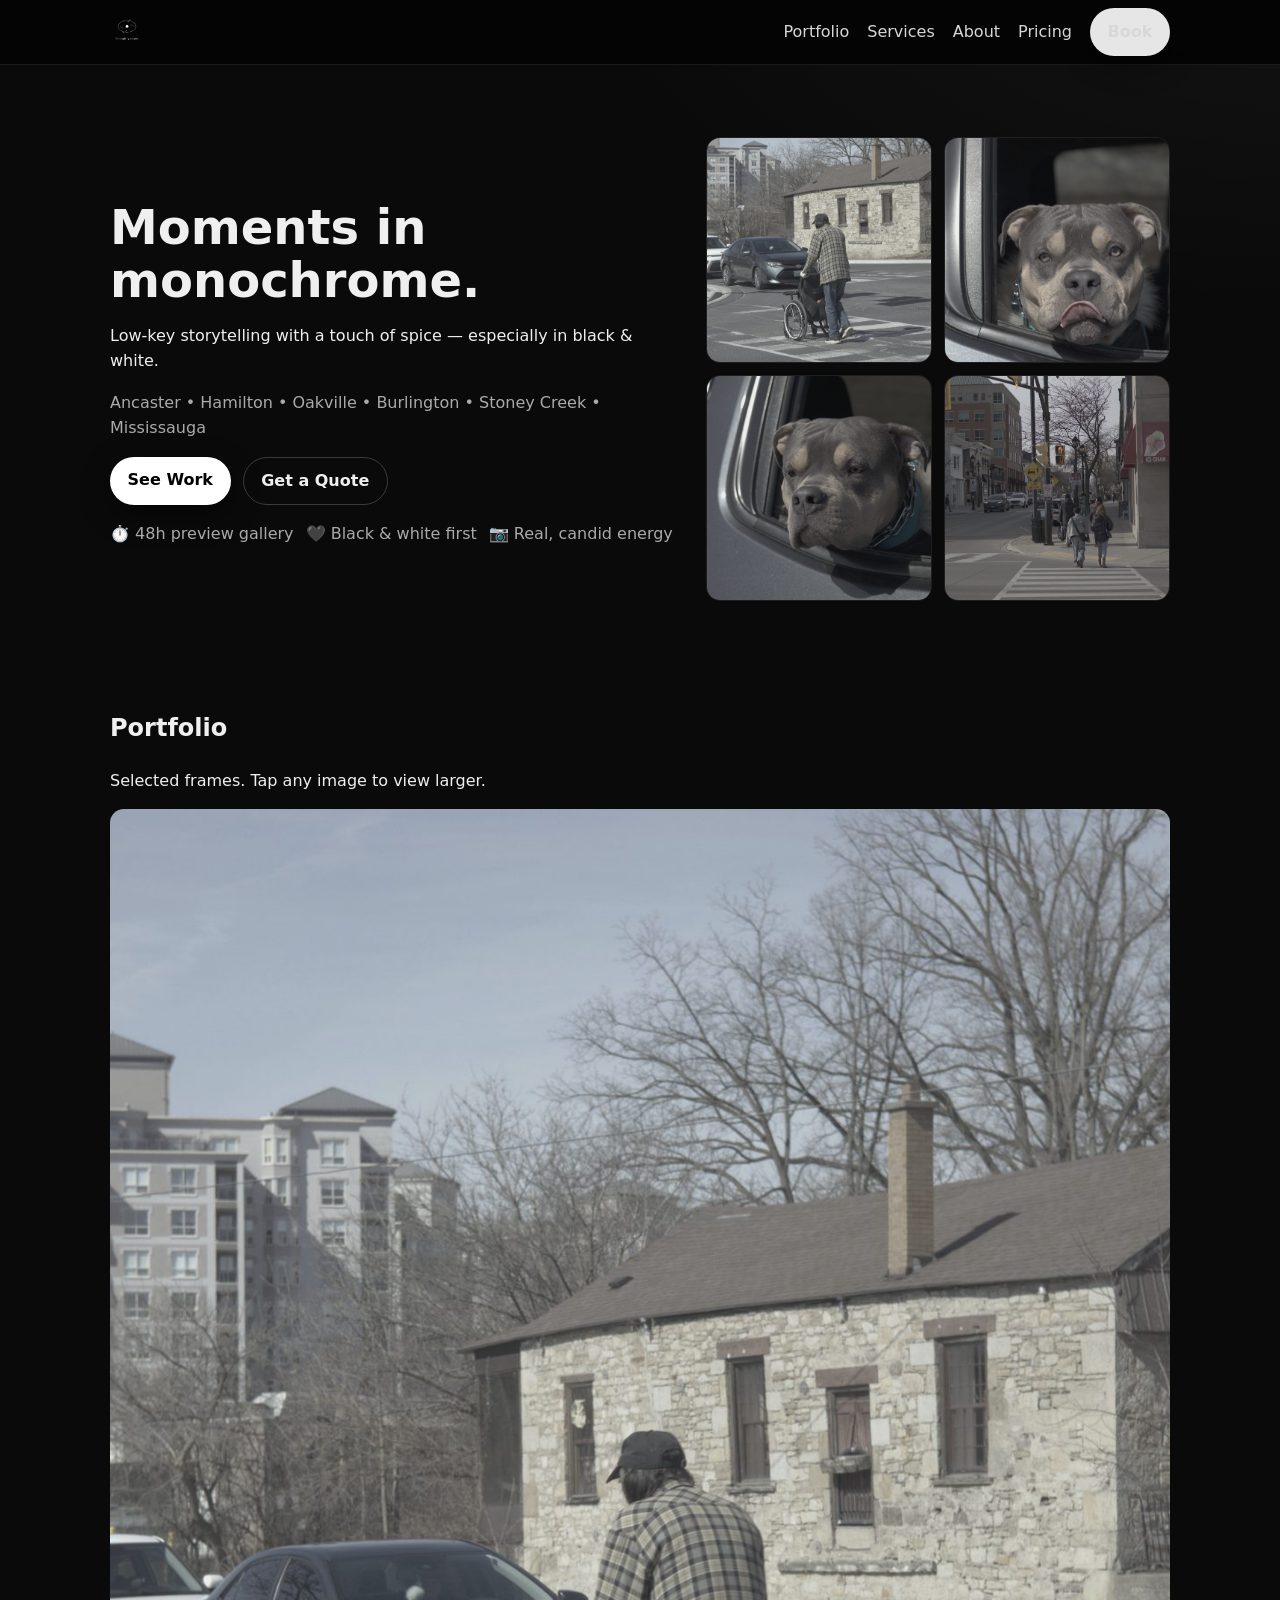
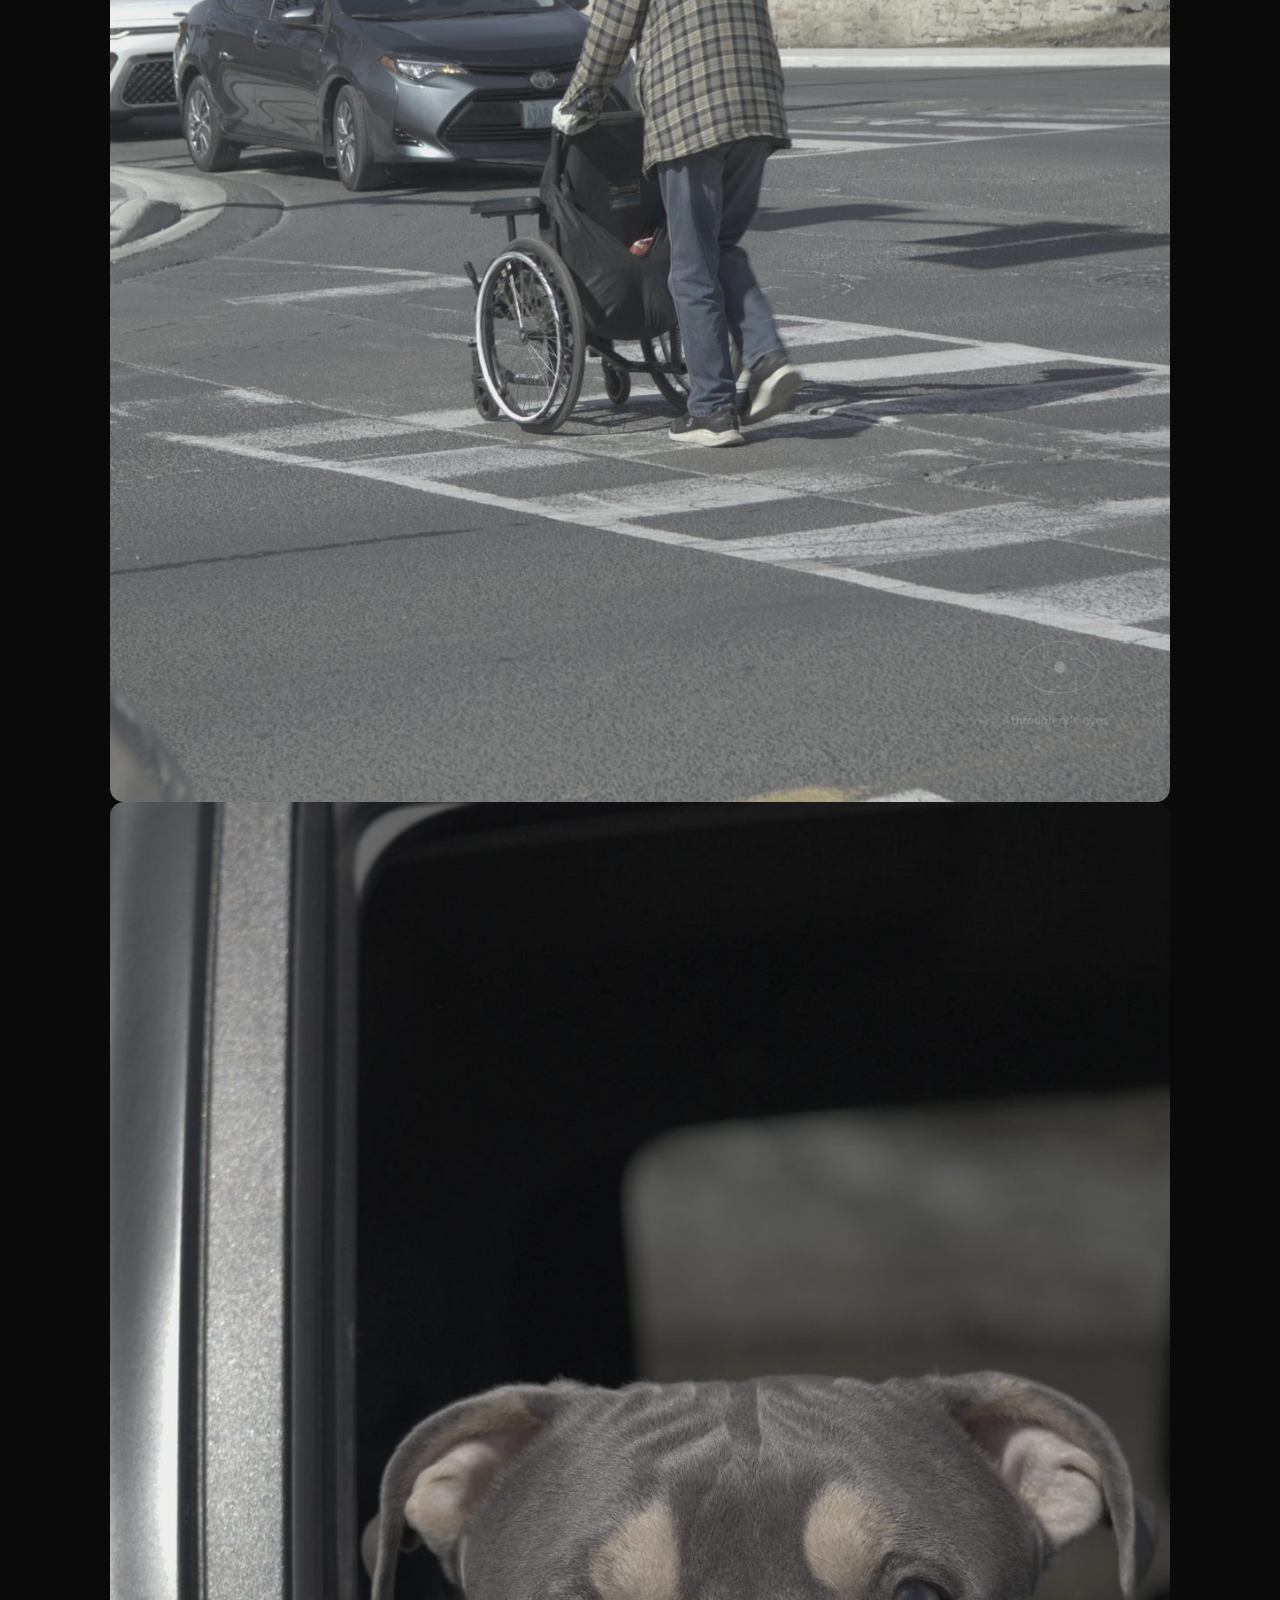
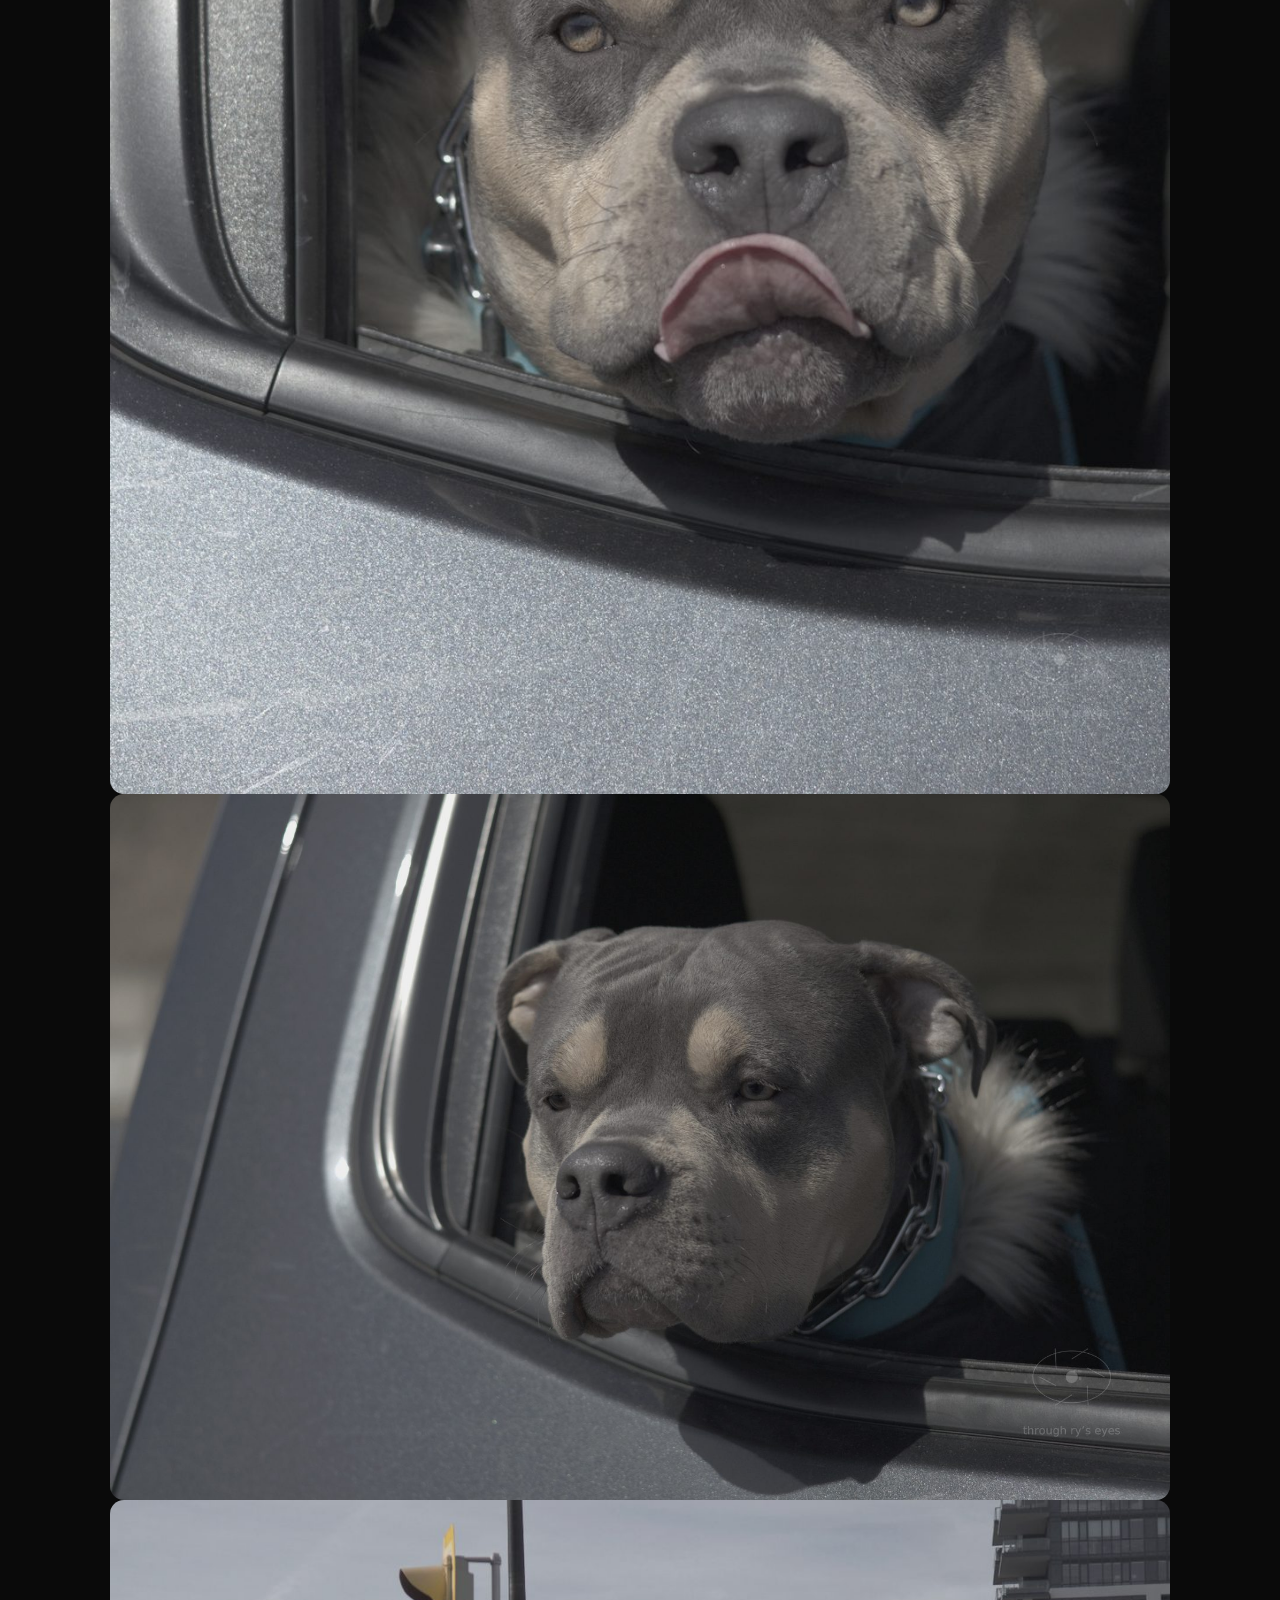
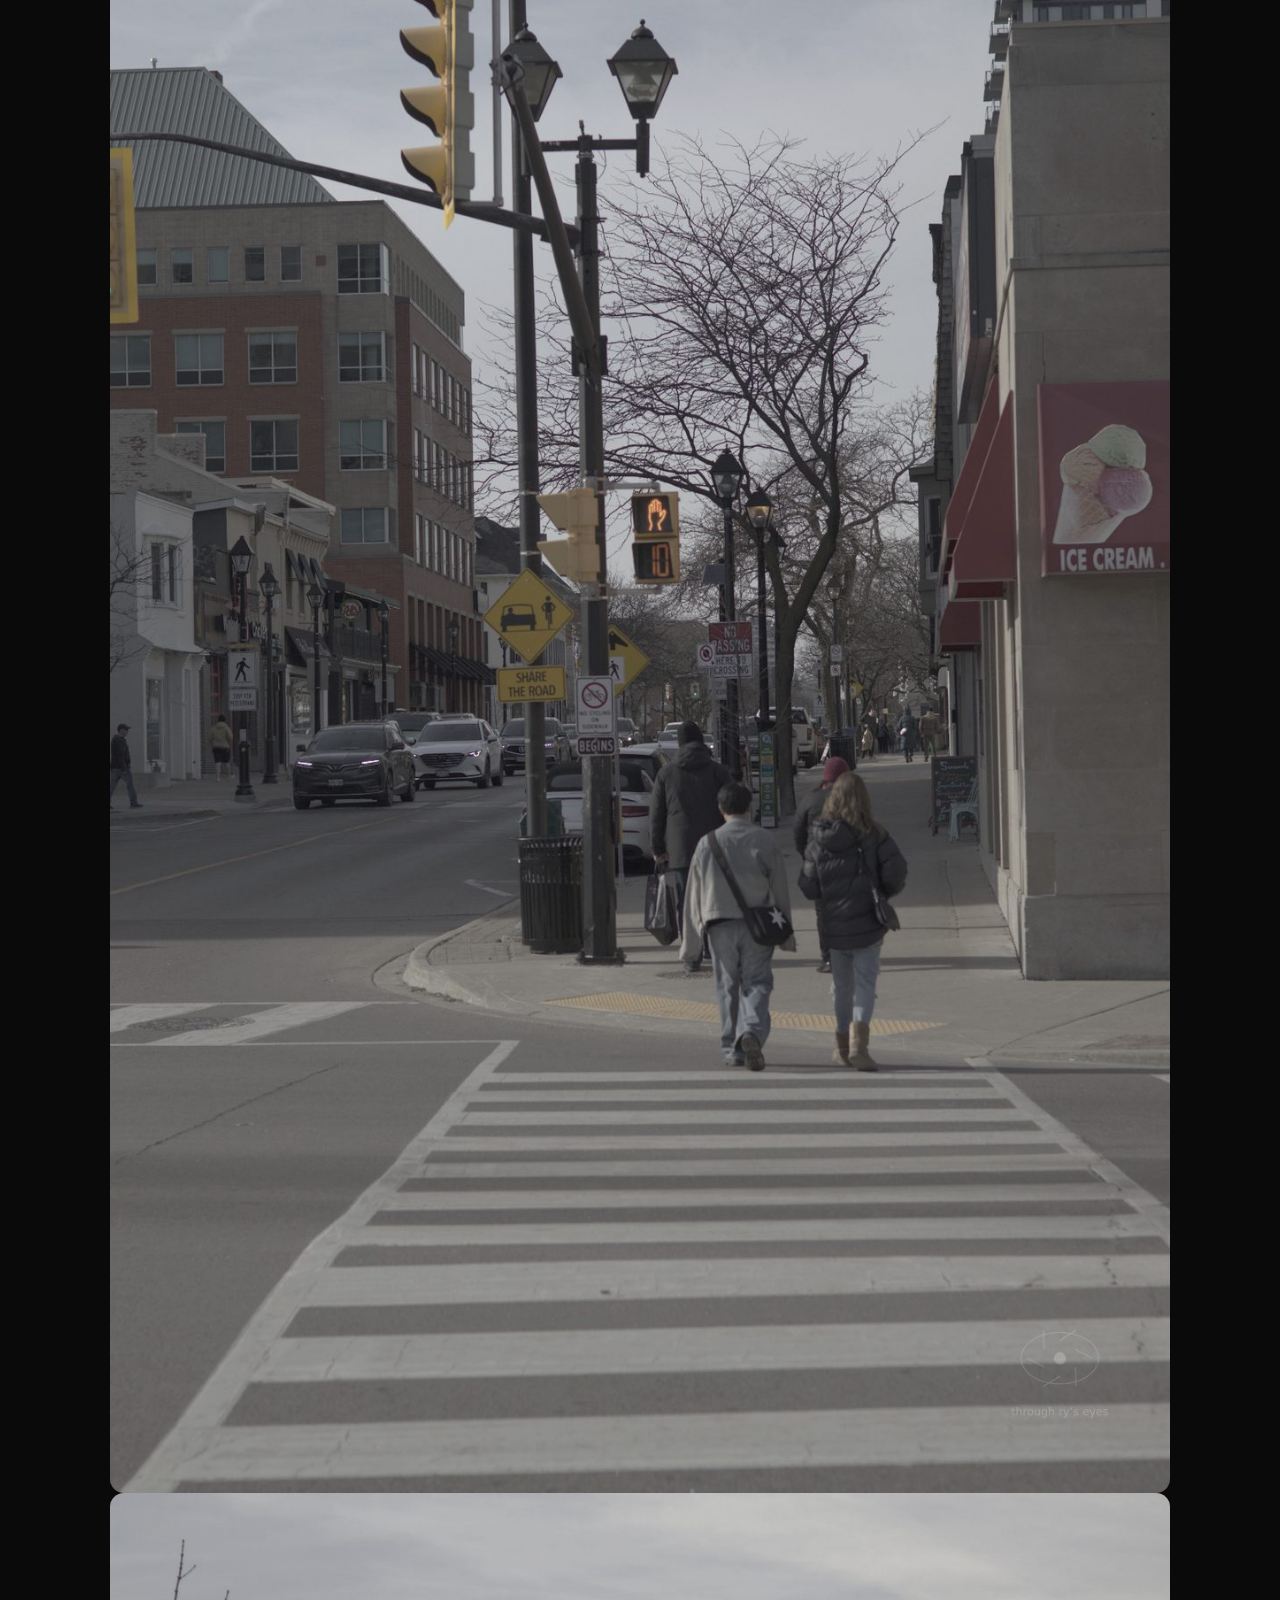
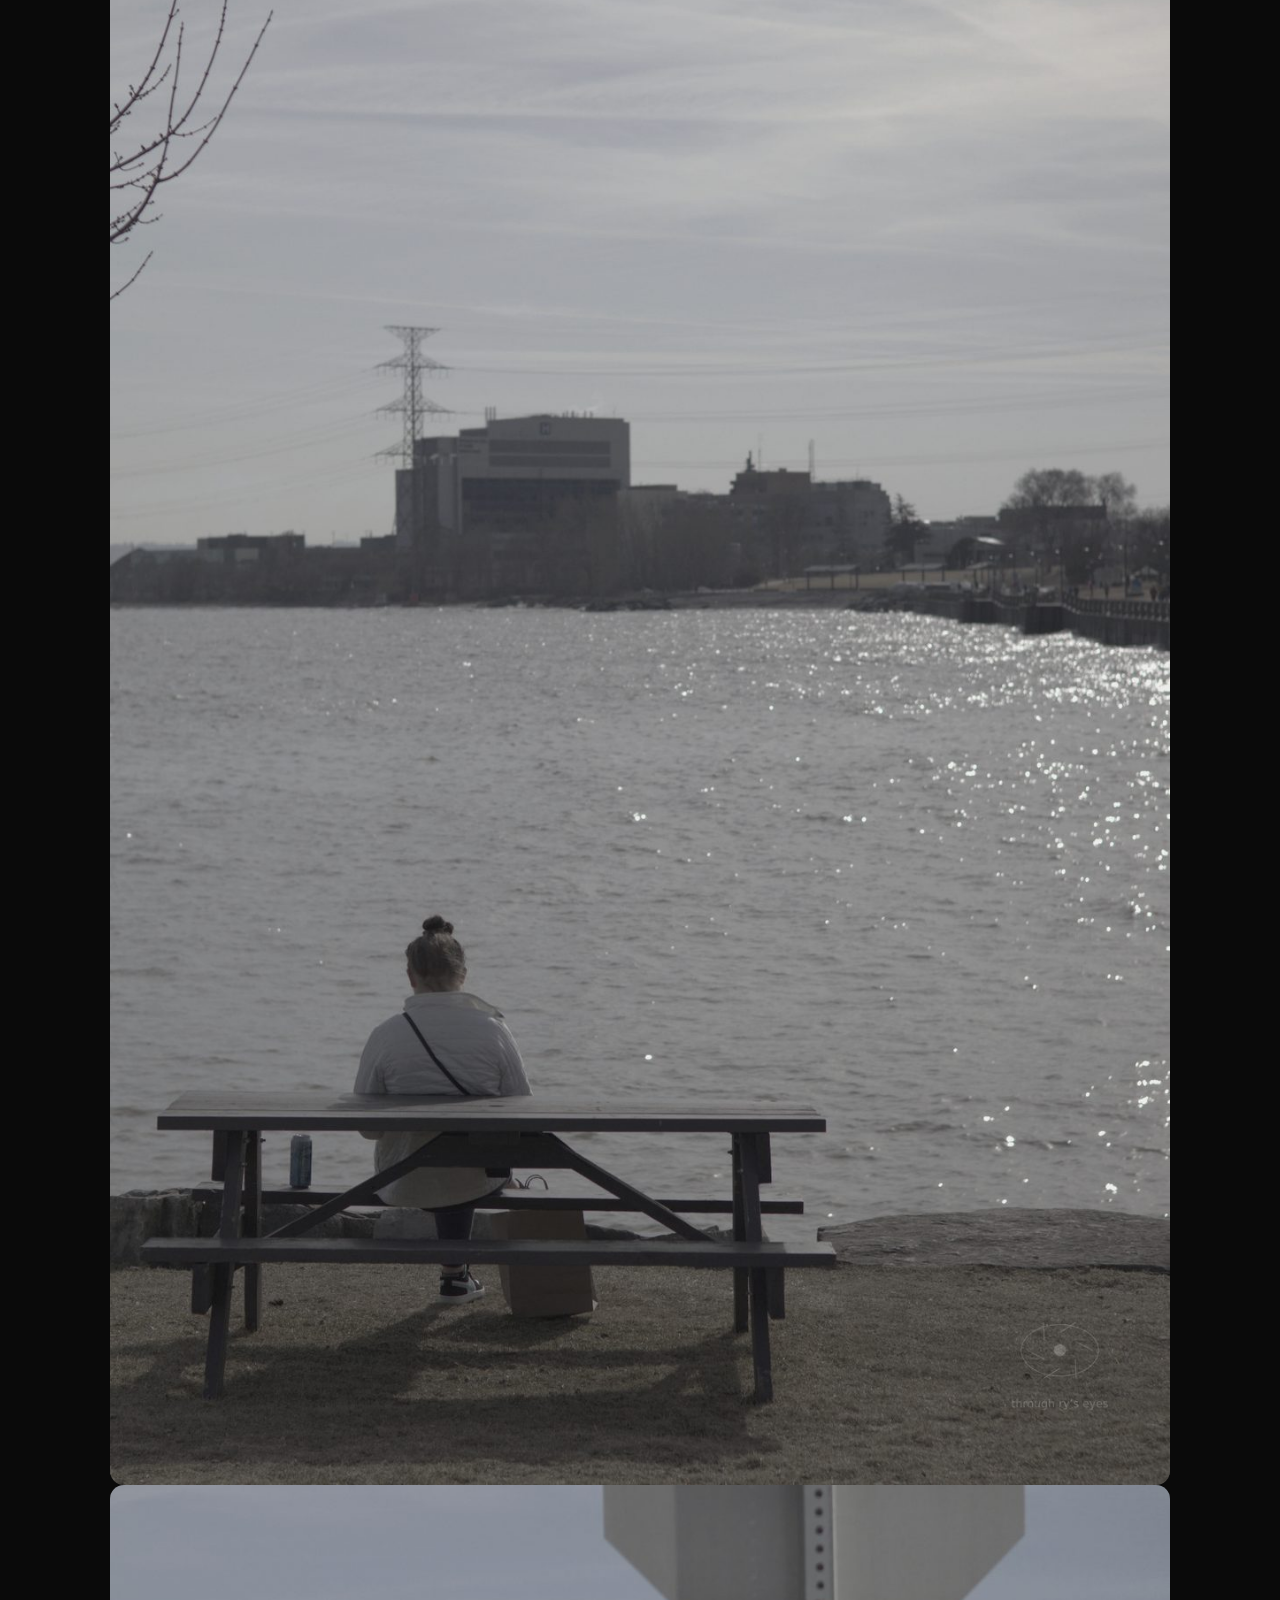
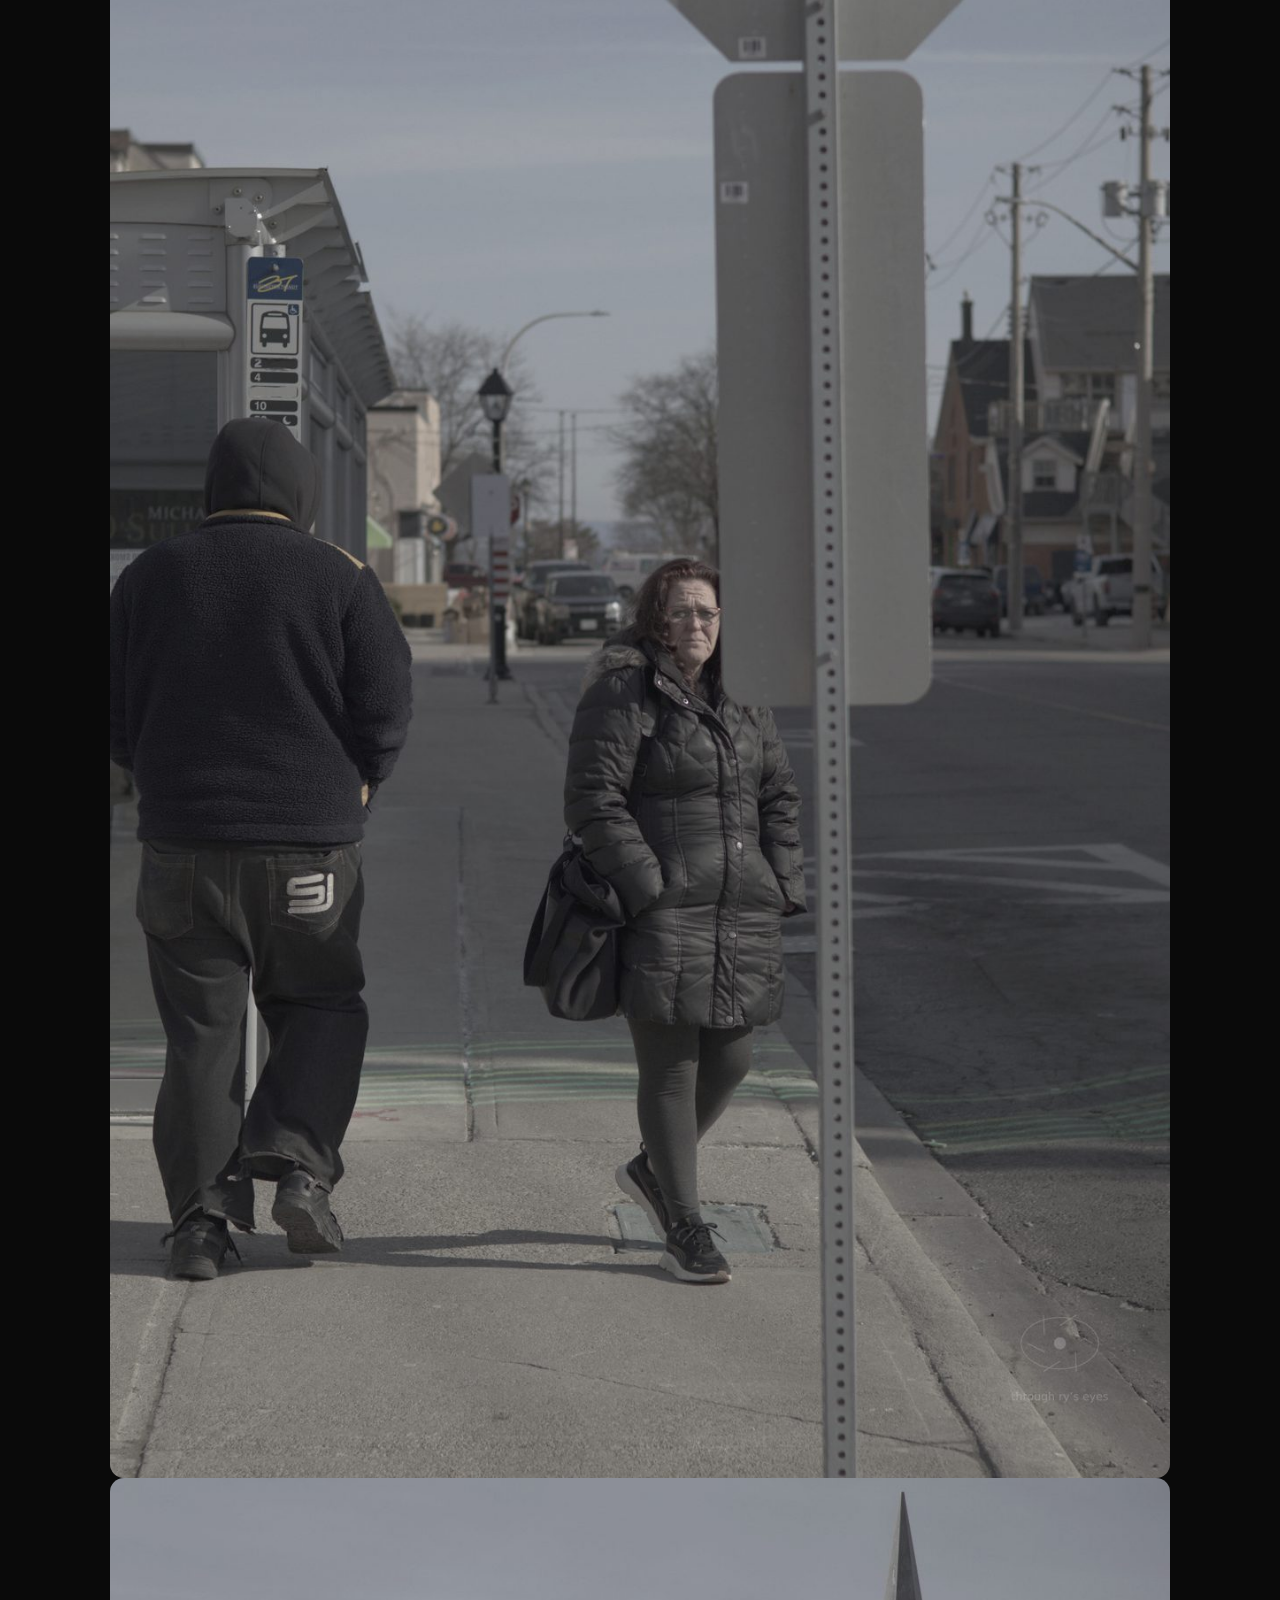
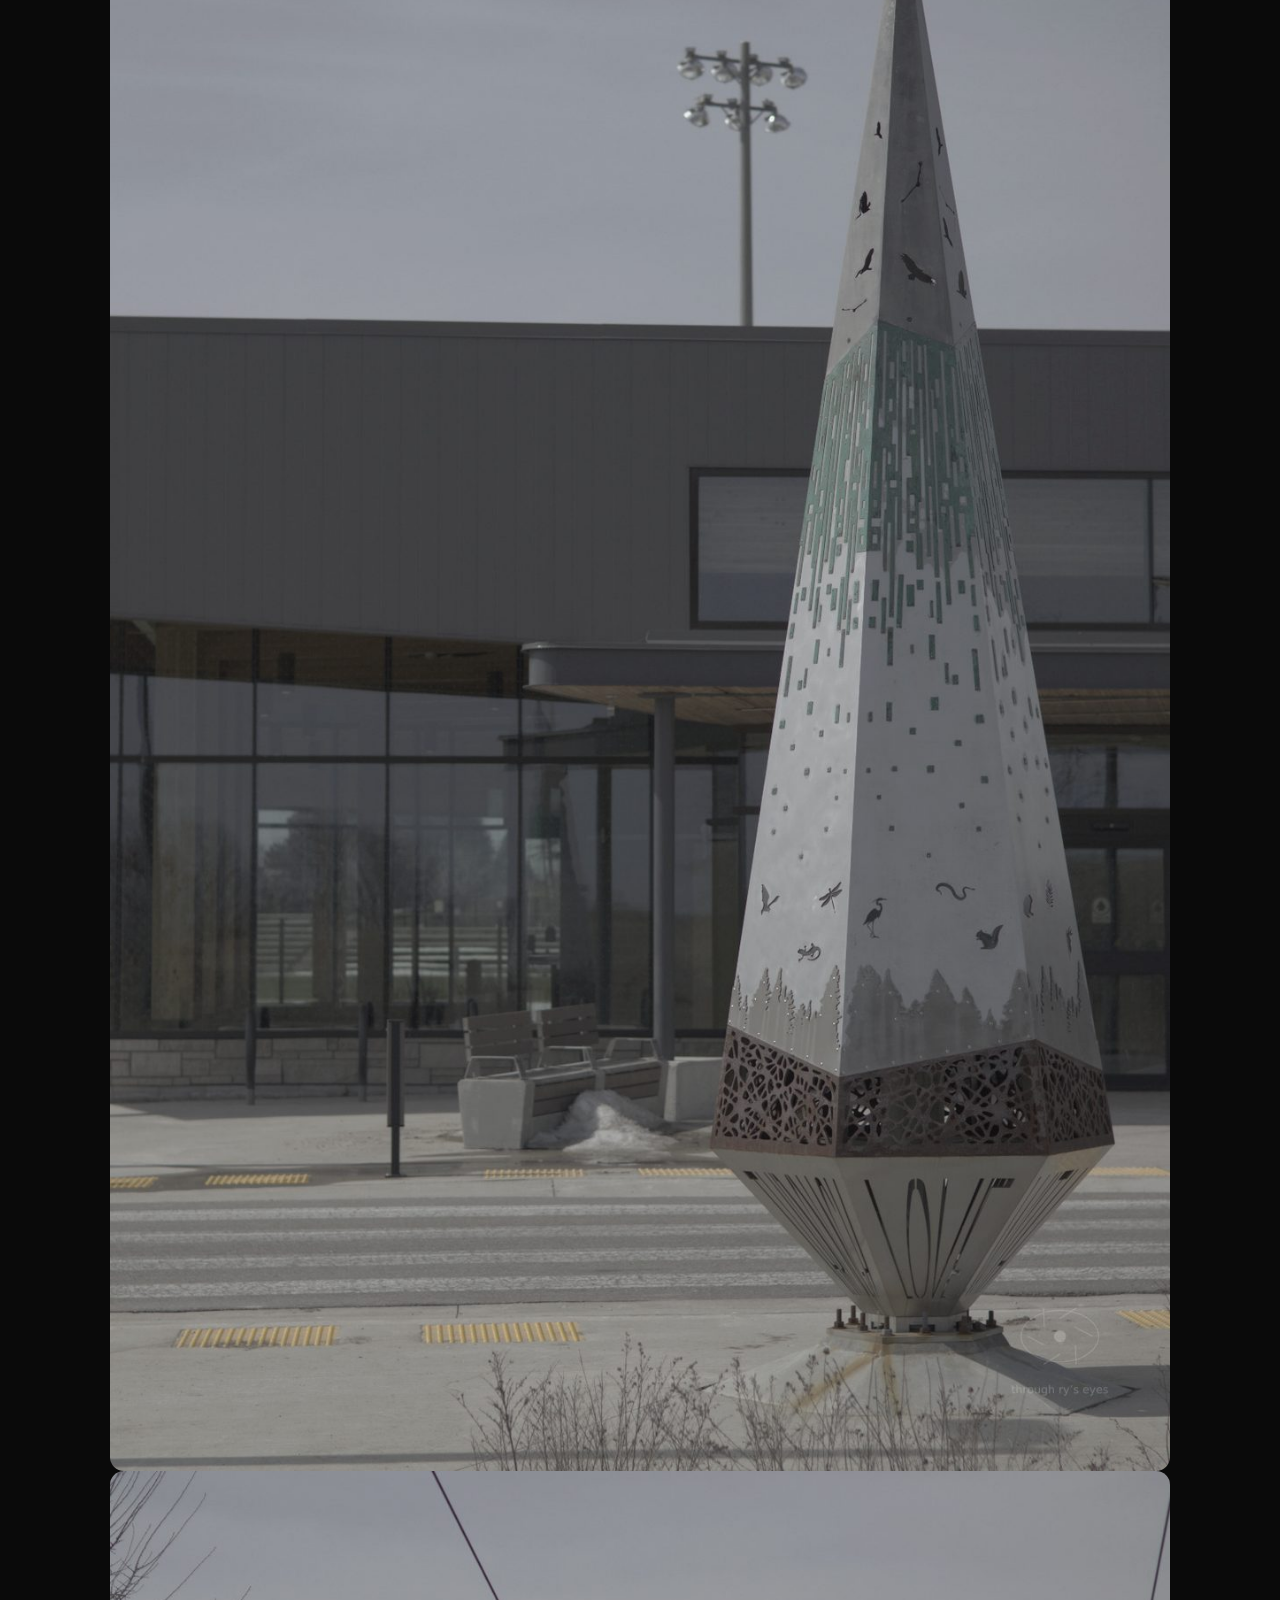
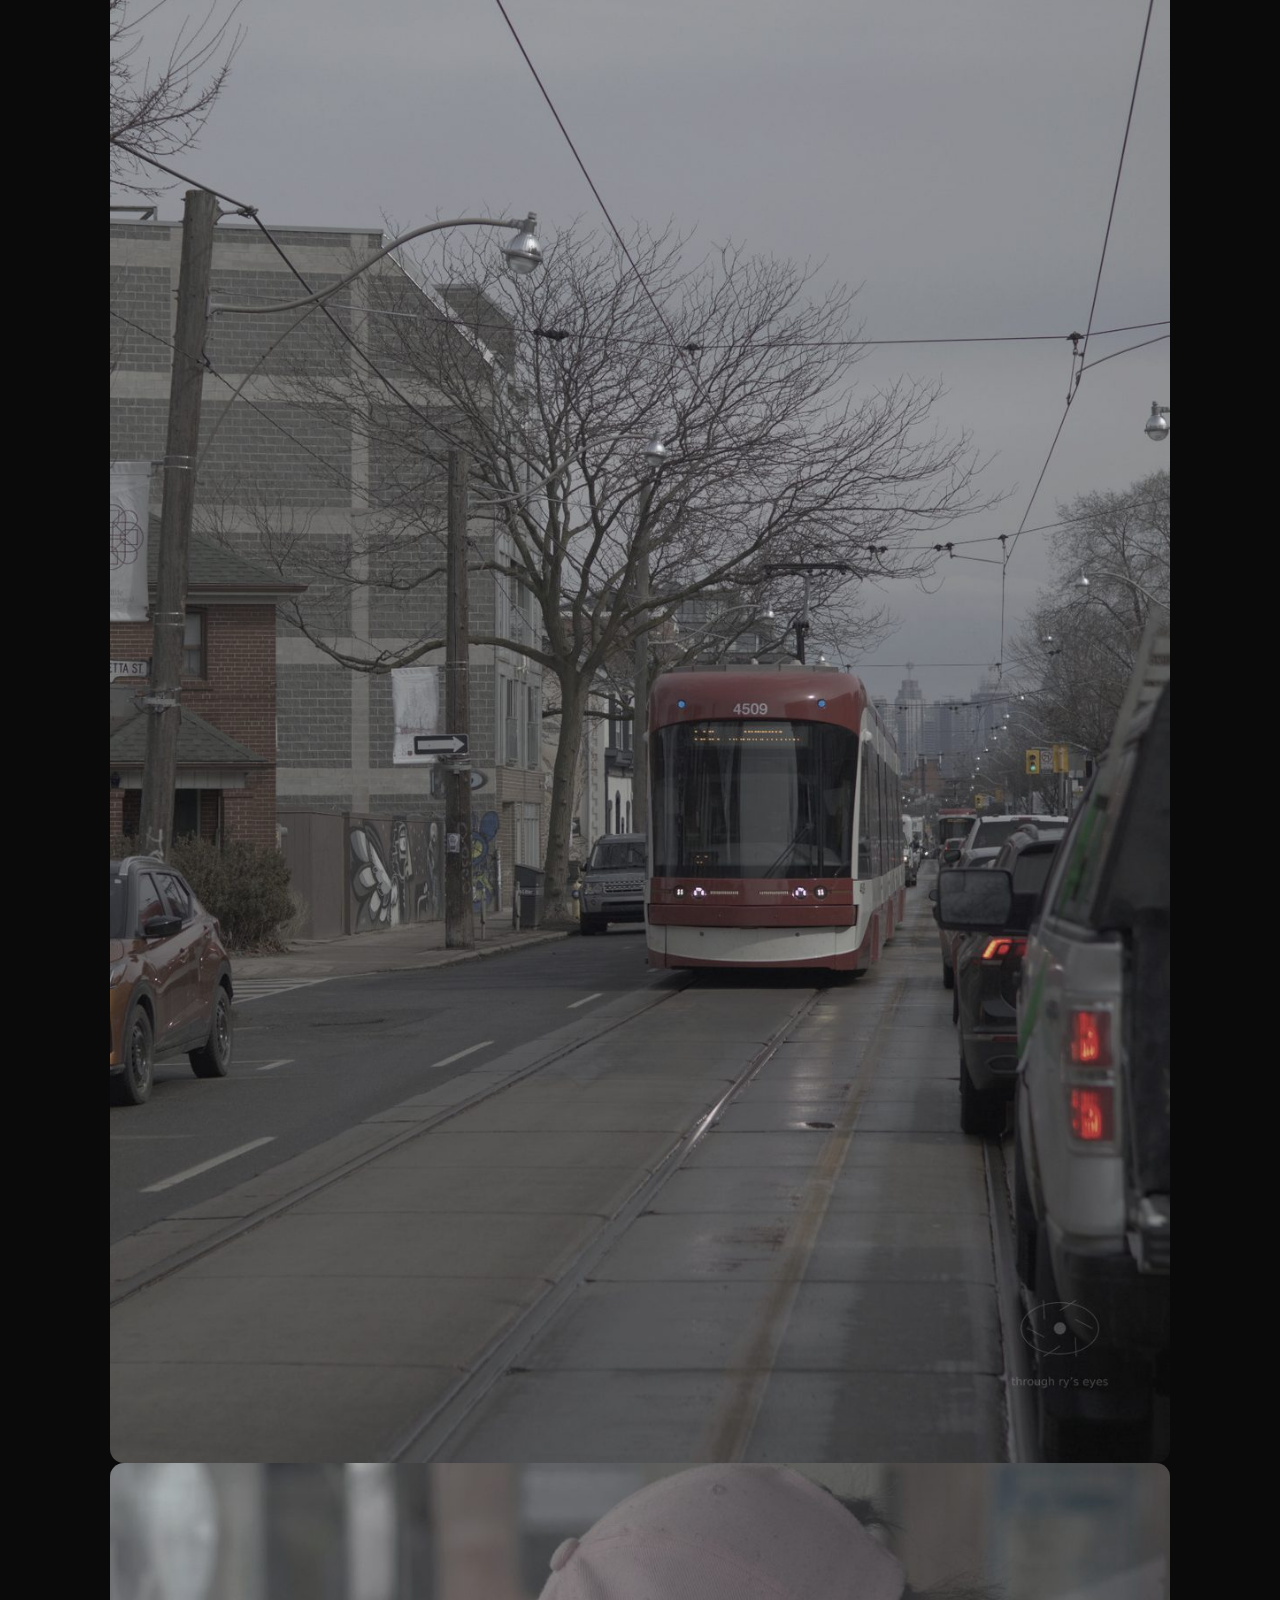
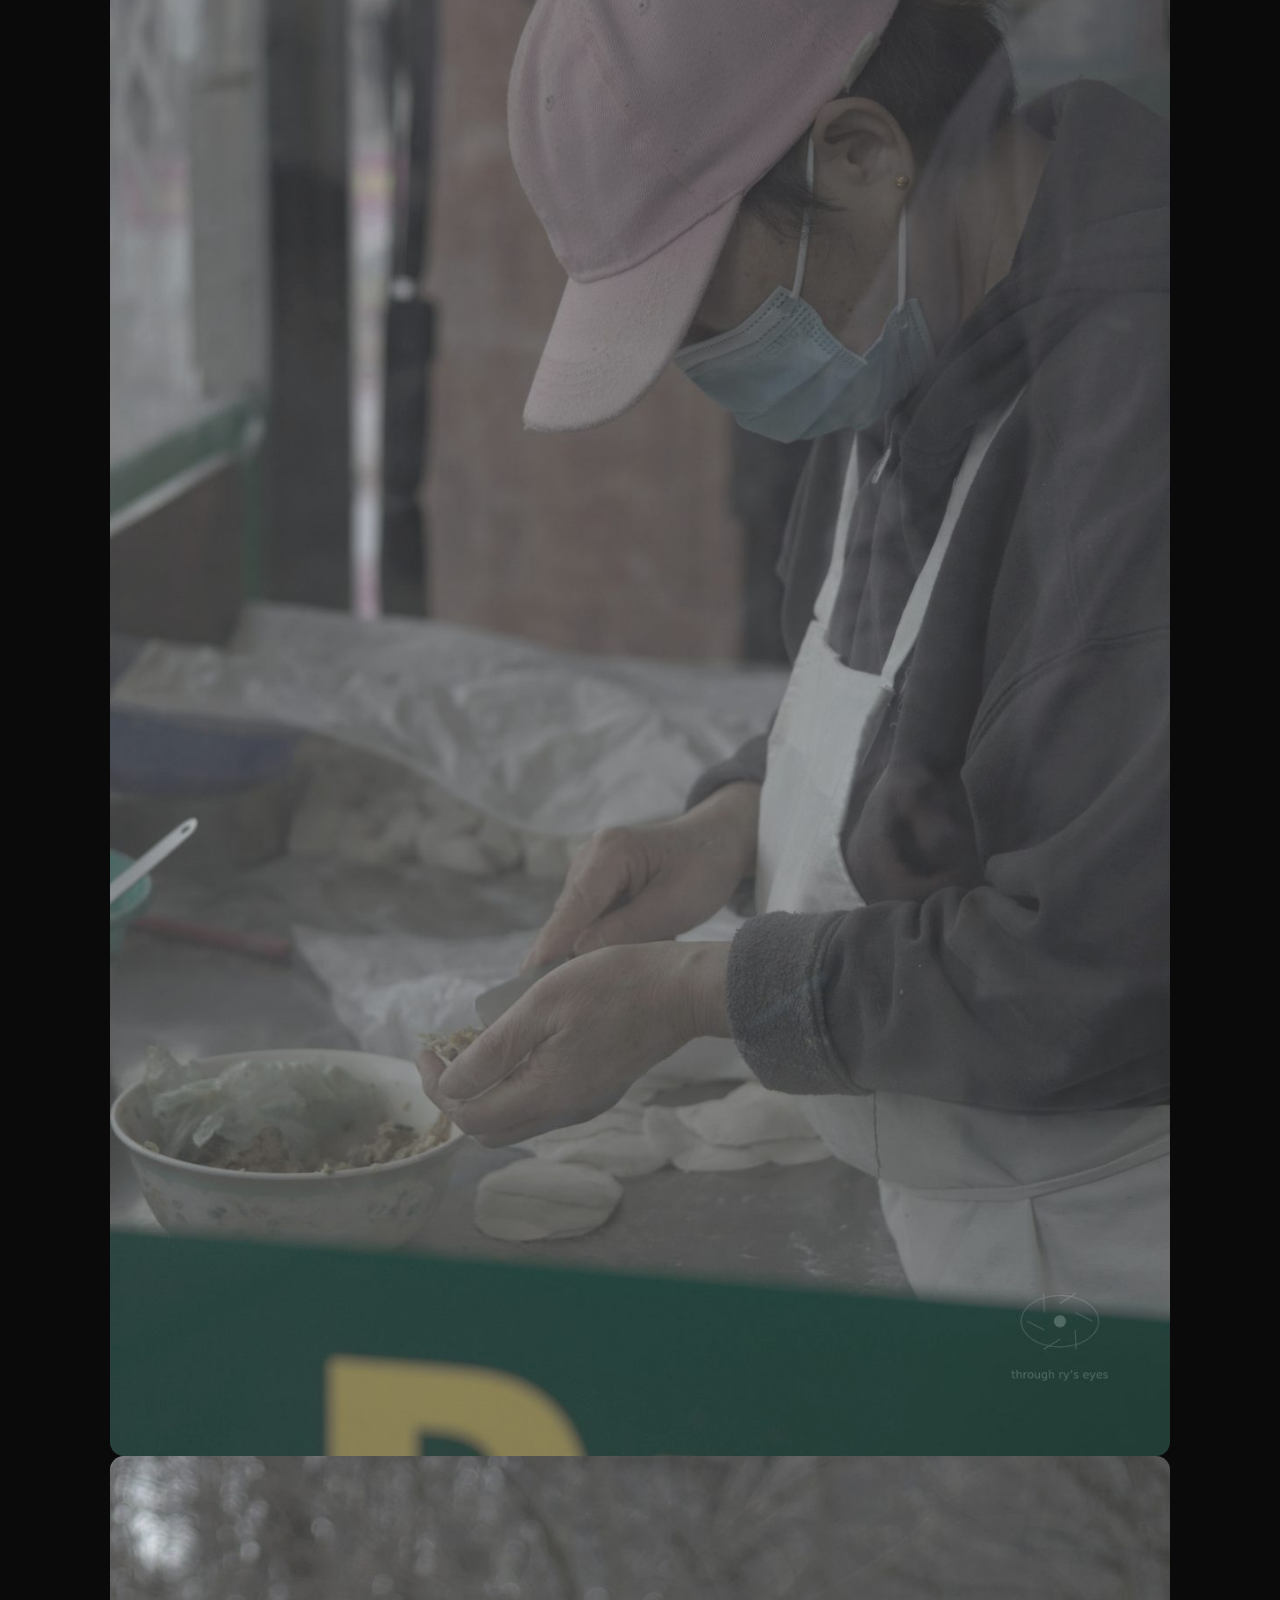
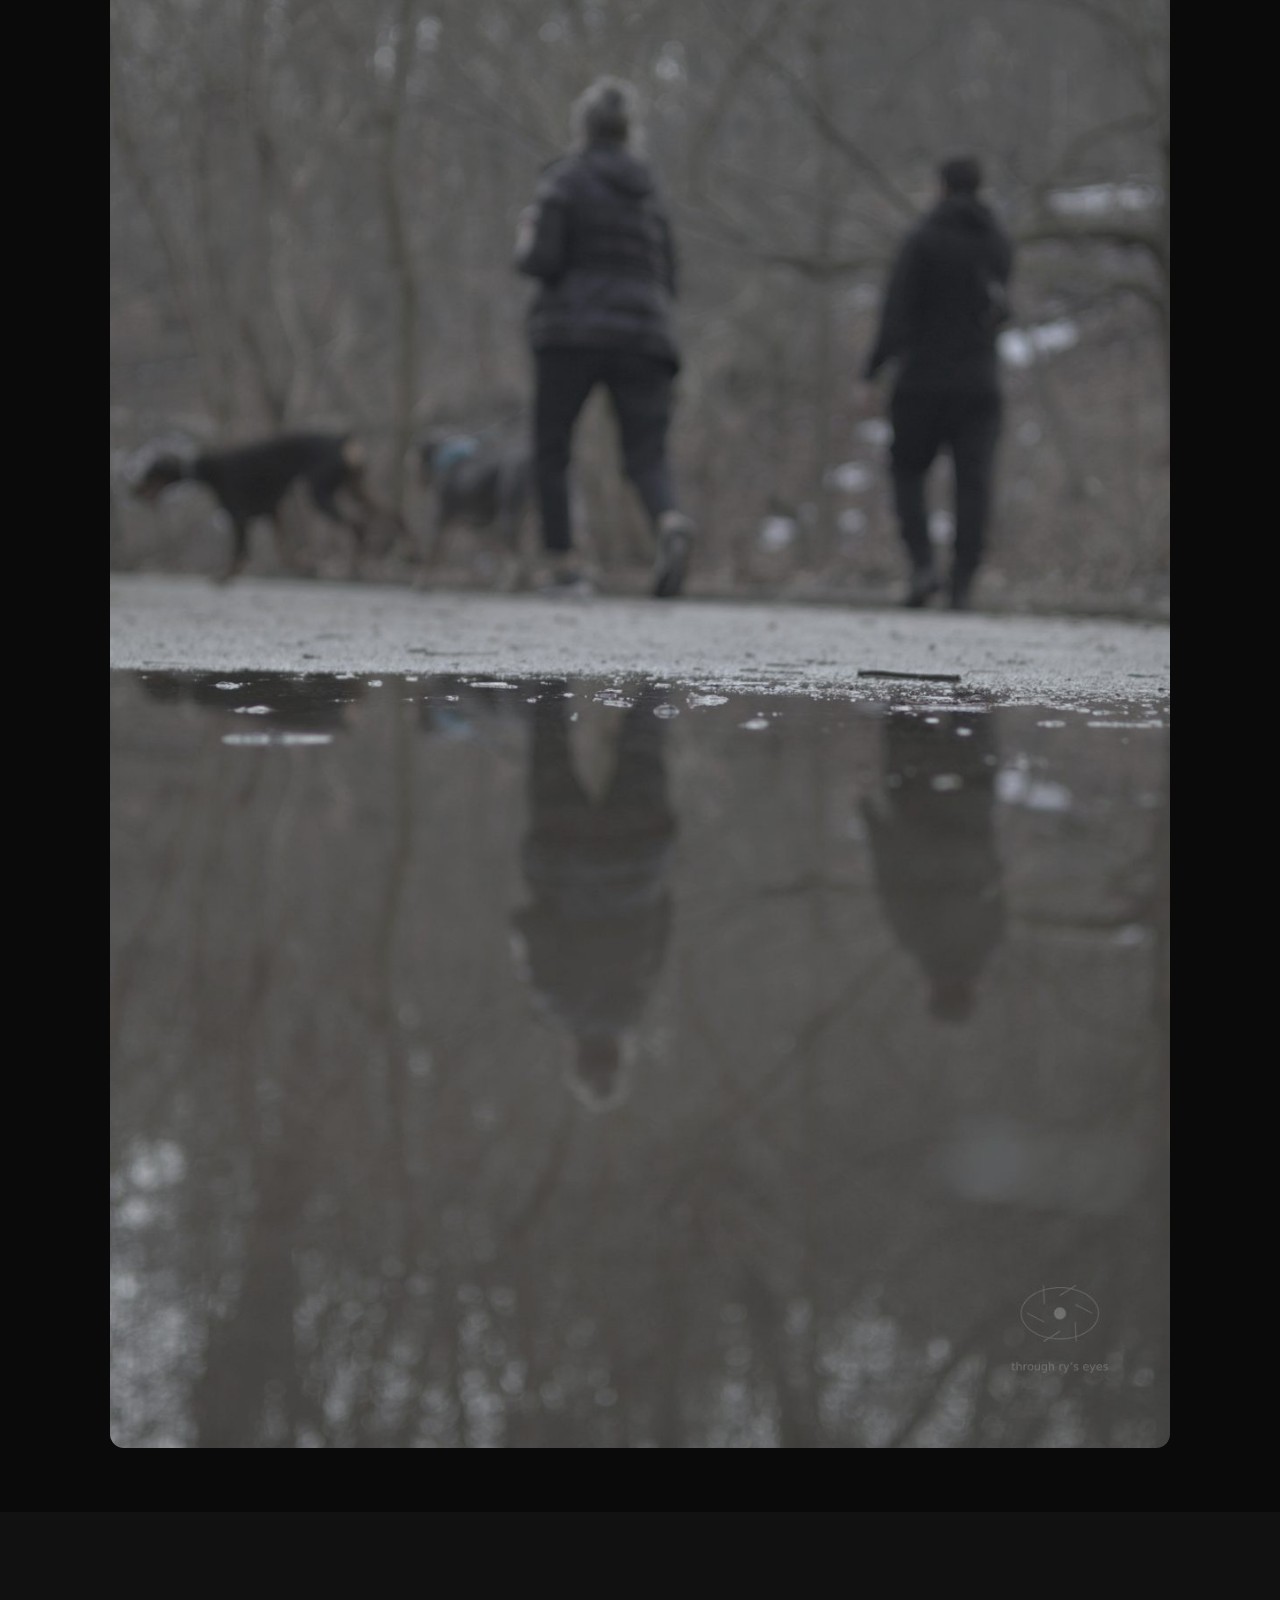
==== commit d1bcab94: "index.html" ====
--- a/index.html
+++ b/index.html
@@ -173,6 +173,63 @@
     <img class="lightbox-image" alt="Expanded photo">
   </div>
 
-  <script src="script.js" defer></script>
+<script>
+document.addEventListener('DOMContentLoaded', () => {
+  // Mobile menu
+  const navToggle = document.querySelector('.nav-toggle');
+  const menu = document.querySelector('.menu');
+  navToggle?.addEventListener('click', () => {
+    const open = menu.classList.toggle('show');
+    navToggle.setAttribute('aria-expanded', open ? 'true' : 'false');
+  });
+
+  // Lightbox
+  const backdrop = document.querySelector('.lightbox-backdrop');
+  const lbImg = document.querySelector('.lightbox-image');
+  const lbClose = document.querySelector('.lightbox-close');
+
+  function openLightbox(url) {
+    if (!backdrop || !lbImg) return;
+    // reset + show overlay
+    lbImg.removeAttribute('src');
+    lbImg.alt = 'Loading…';
+    backdrop.hidden = false;
+    document.body.style.overflow = 'hidden';
+
+    // load and only show if reachable
+    const test = new Image();
+    test.onload = () => { lbImg.src = url; lbImg.alt = ''; };
+    test.onerror = () => { closeLightbox(); };
+    test.src = url;
+  }
+  function closeLightbox() {
+    if (!backdrop) return;
+    backdrop.hidden = true;
+    document.body.style.overflow = '';
+    lbImg?.removeAttribute('src');
+    if (lbImg) lbImg.alt = 'Expanded photo';
+  }
+
+  // Wire up thumbnails
+  document.querySelectorAll('a.lightbox').forEach(a => {
+    a.addEventListener('click', (e) => {
+      e.preventDefault();
+      const url = a.getAttribute('href');
+      if (url) openLightbox(url);
+    });
+  });
+
+  // Close behaviors
+  lbClose?.addEventListener('click', closeLightbox);
+  backdrop?.addEventListener('click', (e) => { if (e.target === backdrop) closeLightbox(); });
+  document.addEventListener('keydown', (e) => { if (e.key === 'Escape') closeLightbox(); });
+  lbImg?.addEventListener('click', closeLightbox);
+
+  // Footer year
+  const yr = document.getElementById('year');
+  if (yr) yr.textContent = new Date().getFullYear();
+});
+</script>
+
 </body>
 </html>
--- a/styles.css
+++ b/styles.css
@@ -1,4 +1,6 @@
-/* Monochrome, low-key vibe with subtle accent. No external deps. */
+/* Through Ry’s Eyes — modern dark theme */
+
+/* Variables */
 :root{
   --bg:#0a0a0a;
   --panel:#111113;
@@ -11,72 +13,63 @@
   --radius:18px;
 }
 
+/* Base resets */
 *{box-sizing:border-box}
-html,body{margin:0;padding:0;background:var(--bg);color:var(--ink);font:16px/1.6 system-ui,-apple-system,Segoe UI,Roboto,Ubuntu,'Helvetica Neue',Arial}
-img{max-width:100%;display:block;border-radius:14px;filter:grayscale(100%) contrast(105%);}
+html,body{
+  margin:0;
+  padding:0;
+  background:var(--bg);
+  color:var(--ink);
+  font:16px/1.6 system-ui,-apple-system,Segoe UI,Roboto,Ubuntu,'Helvetica Neue',Arial;
+}
+img{max-width:100%;display:block;border-radius:14px;}
 a{color:var(--ink);text-decoration:none;border-bottom:1px solid transparent;transition:border .2s ease}
 a:hover{border-bottom-color:var(--ink)}
 .container{max-width:1100px;margin:auto;padding:0 20px}
 
-.site-header{position:sticky;top:0;z-index:10;background:rgba(0,0,0,.55);backdrop-filter:saturate(1.1) blur(8px);border-bottom:1px solid #1a1a1a}
+/* Header / nav */
+.site-header{
+  position:sticky;top:0;z-index:10;
+  background:rgba(0,0,0,.55);
+  backdrop-filter:saturate(1.1) blur(8px);
+  border-bottom:1px solid #1a1a1a;
+}
 .nav{display:flex;align-items:center;gap:20px;min-height:64px}
 .logo{font-weight:800;letter-spacing:.2px;white-space:nowrap}
 .menu{display:flex;gap:18px;align-items:center;margin-left:auto}
 .menu a{color:var(--ink);opacity:.9}
-.btn{display:inline-block;padding:.65rem 1.1rem;border-radius:999px;background:#fff;color:#000;font-weight:800;box-shadow:var(--shadow)}
+.btn{
+  display:inline-block;
+  padding:.65rem 1.1rem;
+  border-radius:999px;
+  background:#fff;
+  color:#000;
+  font-weight:800;
+  box-shadow:var(--shadow);
+}
 .btn.ghost{background:transparent;border:1px solid #3a3a3a;color:var(--ink);box-shadow:none}
+.nav-toggle{
+  display:none;margin-left:auto;
+  background:transparent;
+  border:1px solid #2a2a2a;
+  border-radius:8px;
+  color:var(--ink);
+  padding:.4rem .6rem;
+}
 
-.nav-toggle{display:none;margin-left:auto;background:transparent;border:1px solid #2a2a2a;border-radius:8px;color:var(--ink);padding:.4rem .6rem}
-
-.hero{padding:72px 0 24px;background:radial-gradient(1200px 600px at 100% -20%,rgba(255,255,255,.04),transparent 60%);}
+/* Hero */
+.hero{padding:72px 0 24px;
+  background:radial-gradient(1200px 600px at 100% -20%,rgba(255,255,255,.04),transparent 60%);
+}
 .hero-grid{display:grid;grid-template-columns:1.1fr .9fr;gap:28px;align-items:center}
 .hero-copy h1{font-size:clamp(2rem,4.5vw,3rem);line-height:1.1;margin:.2em 0 .3em}
 .hero-cta{display:flex;gap:12px;margin:16px 0 10px}
 .badges{display:flex;gap:12px;flex-wrap:wrap;padding:0;margin:16px 0 0;list-style:none;color:var(--muted)}
 .hero-mosaic{display:grid;grid-template-columns:1fr 1fr;gap:12px}
 .hero-mosaic img{aspect-ratio:1/1;object-fit:cover;border:1px solid #1f1f1f}
-
 .areas{color:var(--muted);margin:.3em 0 0}
 
+/* Sections */
 .section{padding:64px 0}
 .section.alt{background:linear-gradient(180deg,rgba(255,255,255,.03),transparent)}
-.section-head h2{font-size:clamp(1.6rem,3.5vw,2.2rem);margin:0 0 .2em}
-.section-head p{color:var(--muted);margin:.2em 0 1em}
-
-.grid{display:grid;gap:16px}
-.gallery{grid-template-columns:repeat(auto-fill,minmax(220px,1fr))}
-.card{background:var(--card);border:1px solid #1a1a1a;border-radius:var(--radius);padding:10px;box-shadow:var(--shadow)}
-.card img{border-radius:12px}
-
-.cards{display:grid;grid-template-columns:repeat(auto-fit,minmax(240px,1fr));gap:16px}
-.service p{color:var(--muted)}
-.price .price-tag{font-weight:900;font-size:1.6rem;margin:.2em 0 .4em}
-.price.featured{outline:2px solid #fff;background:linear-gradient(180deg,rgba(255,255,255,.05),transparent)}
-
-.about{display:grid;grid-template-columns:1fr 1fr;gap:22px;align-items:center}
-.about-photo img{aspect-ratio:3/4;object-fit:cover;border:1px solid #1d1d1d}
-.socials{display:flex;gap:16px;margin-top:8px}
-.note{color:var(--muted)}
-
-.form-grid{grid-template-columns:1fr 1fr}
-.form-grid .full{grid-column:1/-1}
-label{display:grid;gap:6px}
-input,textarea{background:#0b0b0c;border:1px solid #2a2a2a;border-radius:12px;color:var(--ink);padding:.7rem .9rem;width:100%}
-.form-note{color:var(--muted);margin-top:8px}
-
-.site-footer{border-top:1px solid #1a1a1a;padding:28px 0}
-.footer-grid{display:grid;grid-template-columns:1fr auto;align-items:center}
-
-.lightbox-backdrop{position:fixed;inset:0;background:rgba(0,0,0,.88);display:grid;place-items:center;padding:24px}
-.lightbox-image{max-width:min(92vw,1100px);max-height:88vh;border-radius:14px}
-.lightbox-close{position:fixed;top:14px;right:14px;font-size:2rem;background:transparent;border:0;color:white;cursor:pointer}
-
-@media (max-width: 860px){
-  .hero-grid{grid-template-columns:1fr}
-  .about{grid-template-columns:1fr}
-  .menu{display:none;position:absolute;right:20px;top:64px;background:#0b0b0c;border:1px solid #1a1a1a;border-radius:12px;padding:10px;flex-direction:column}
-  .menu.show{display:flex}
-  .nav-toggle{display:inline-block}
-  .footer-grid{grid-template-columns:1fr}
-  .form-grid{grid-template-columns:1fr}
-}
+.section-head h2{font-siz
